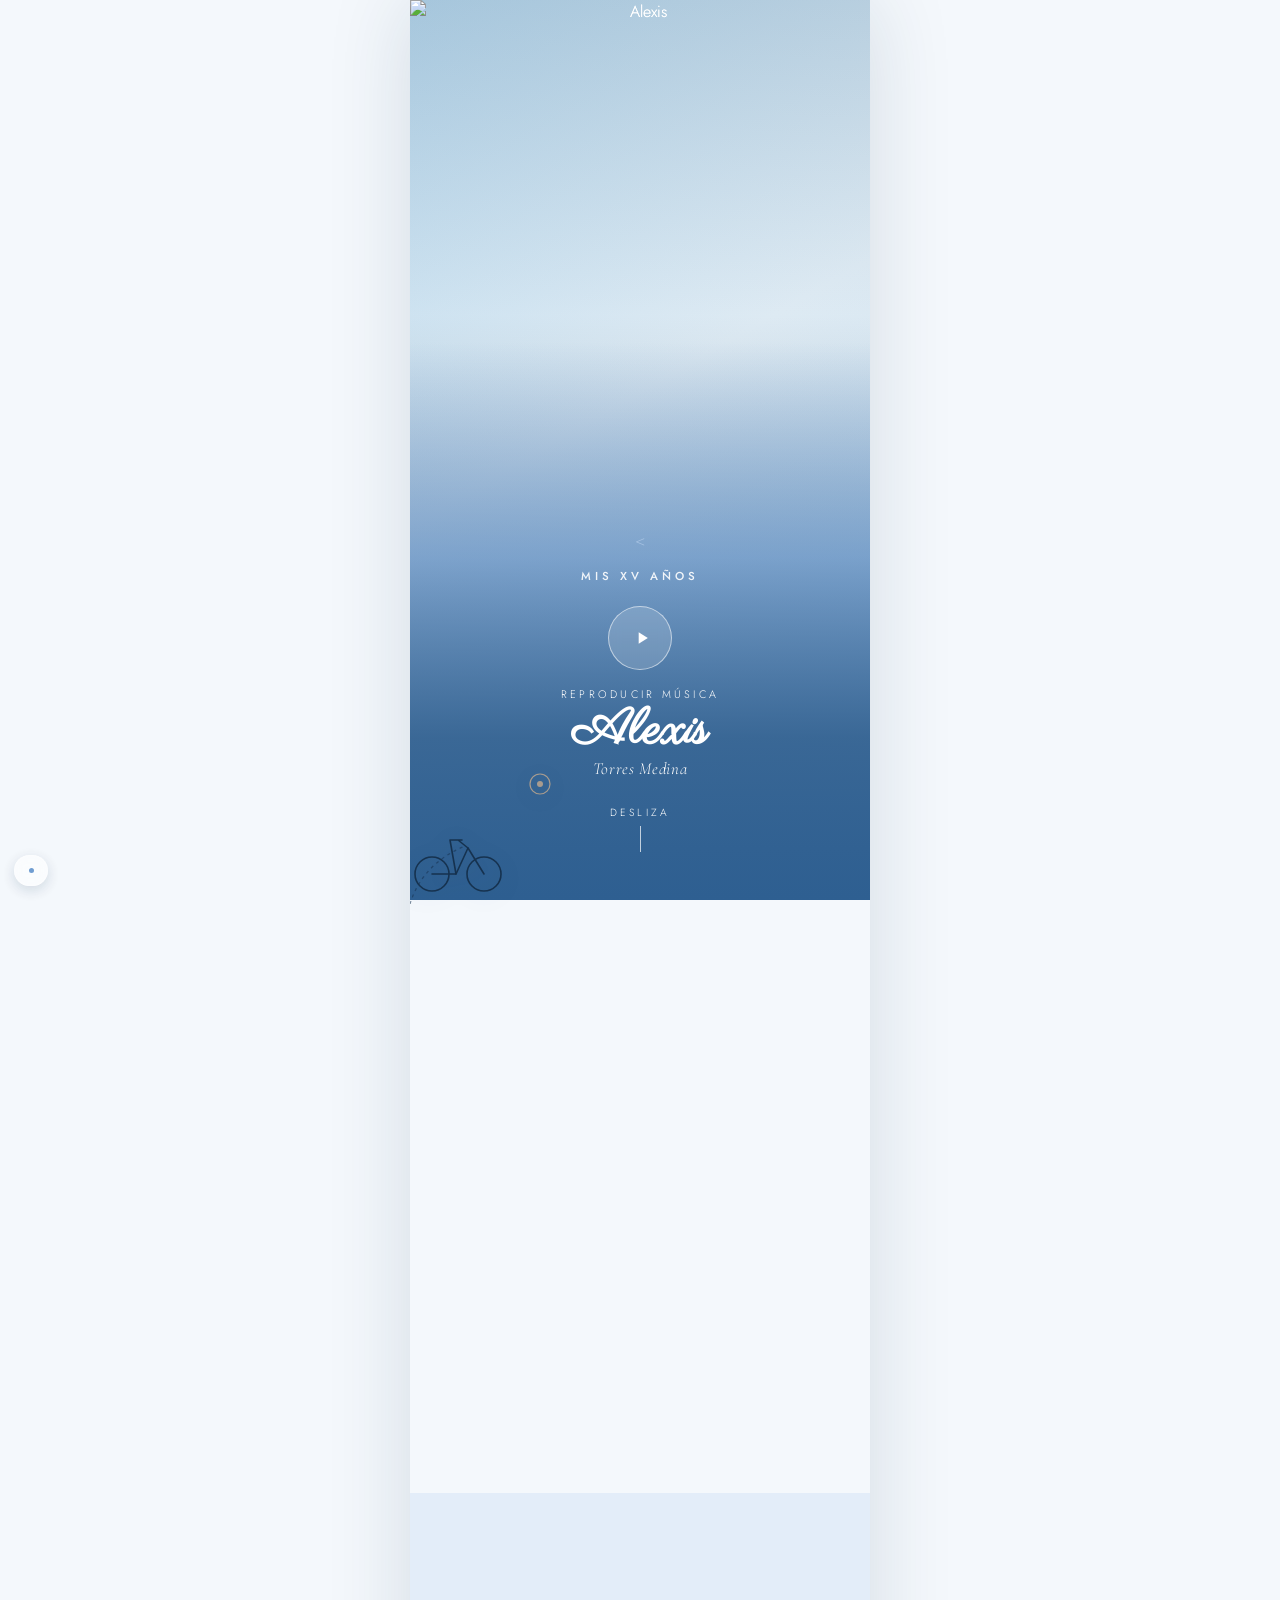
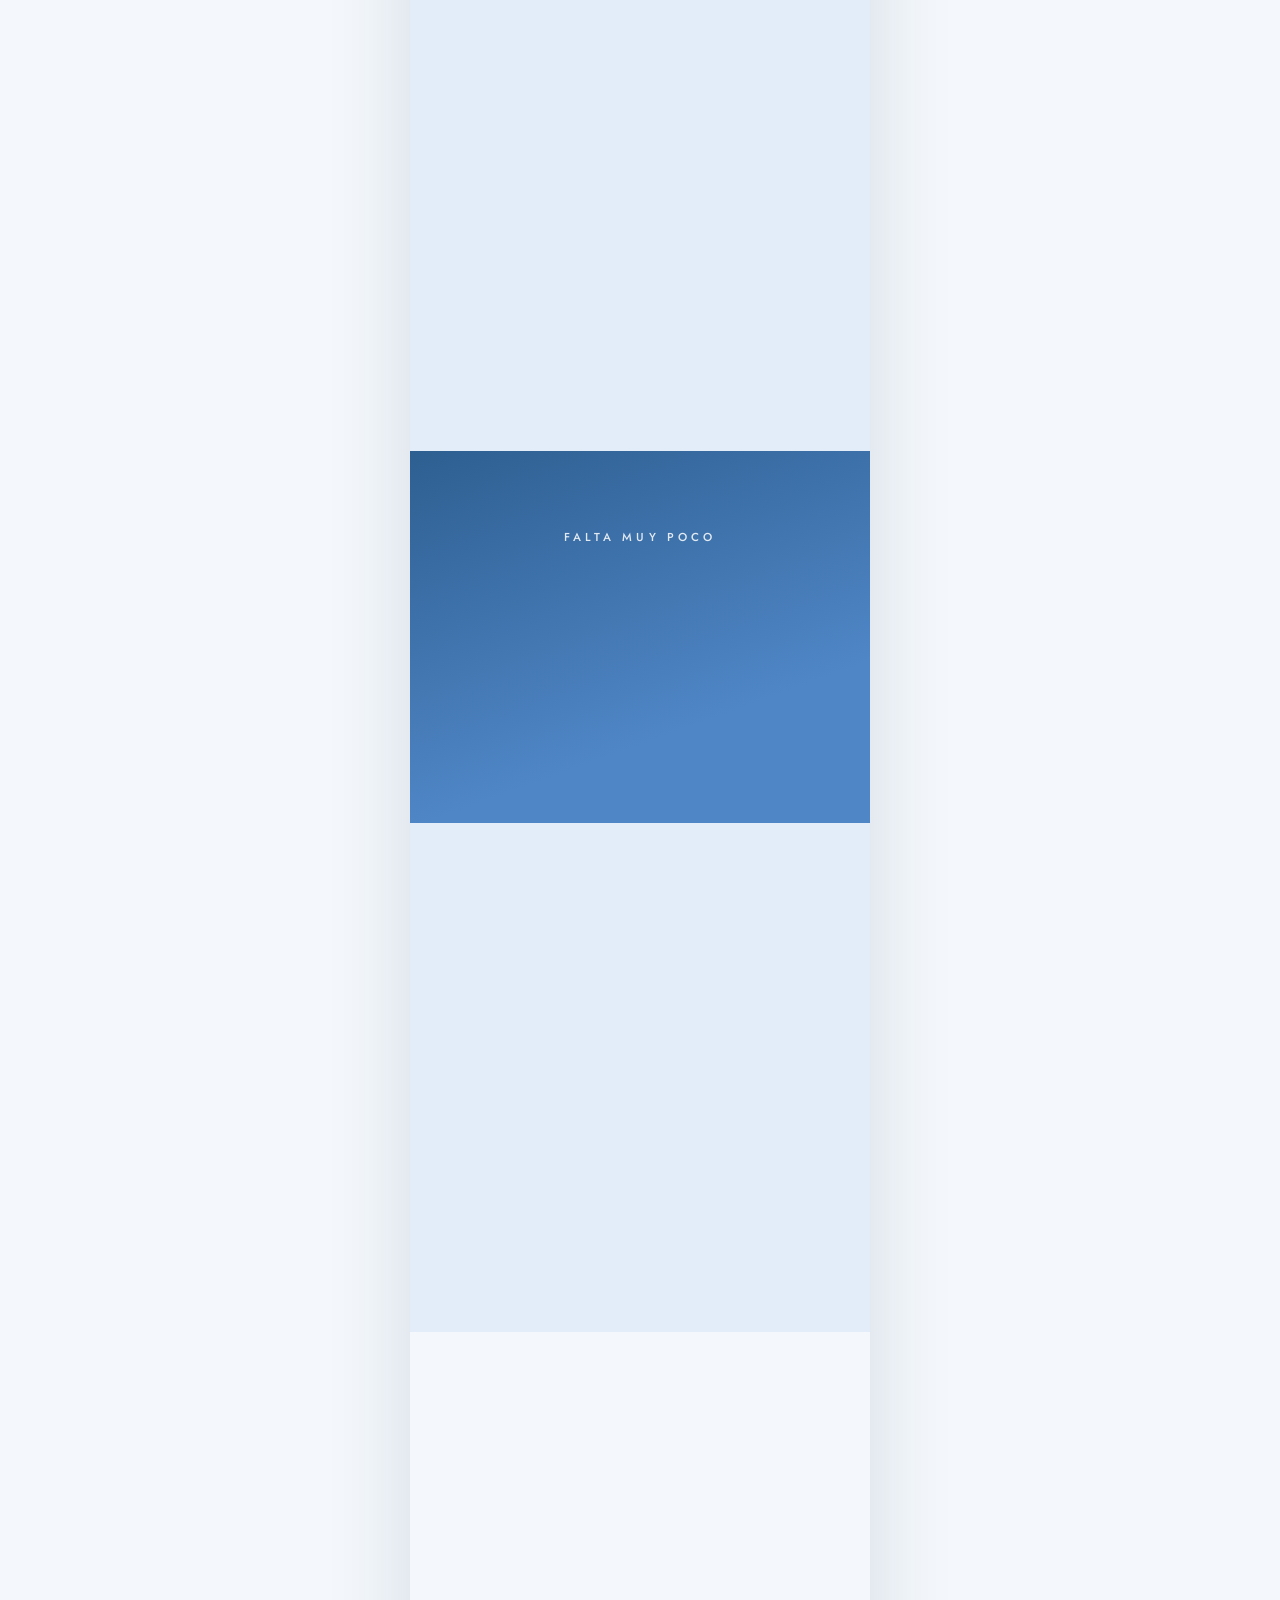
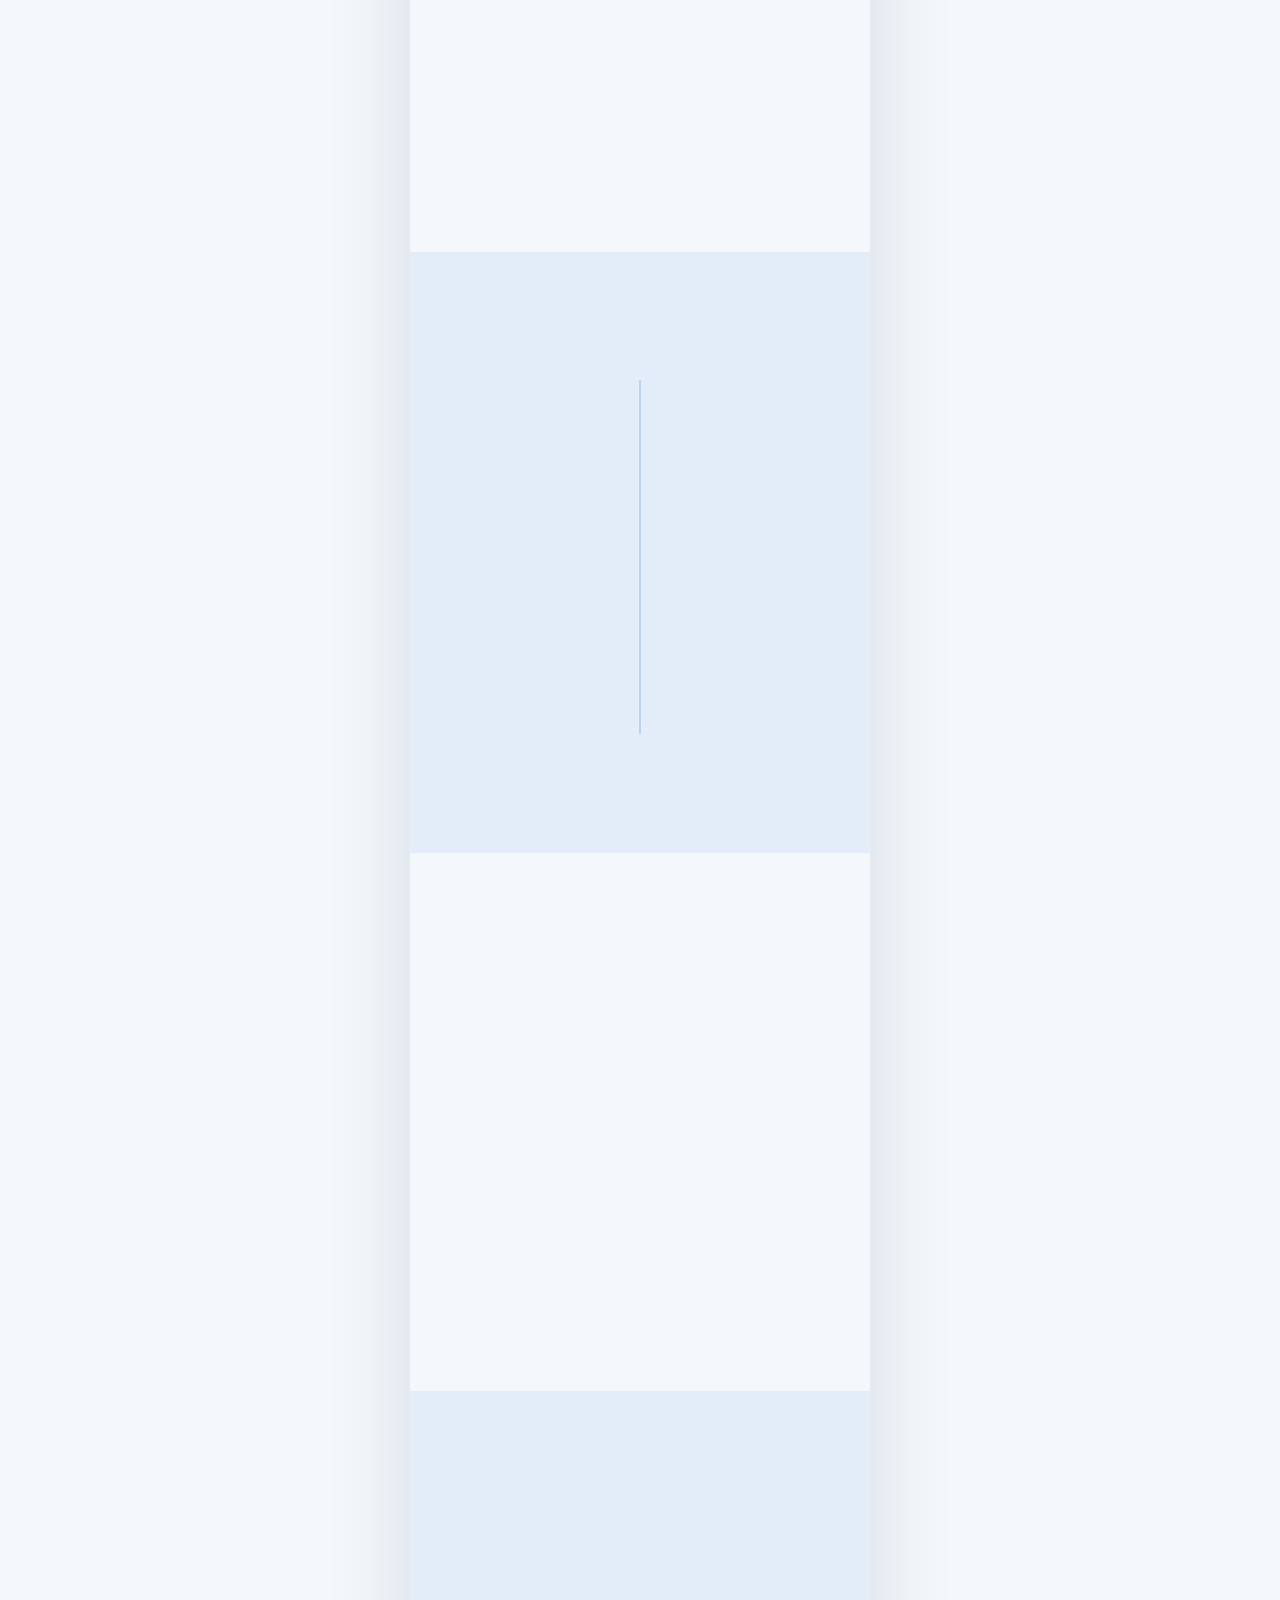
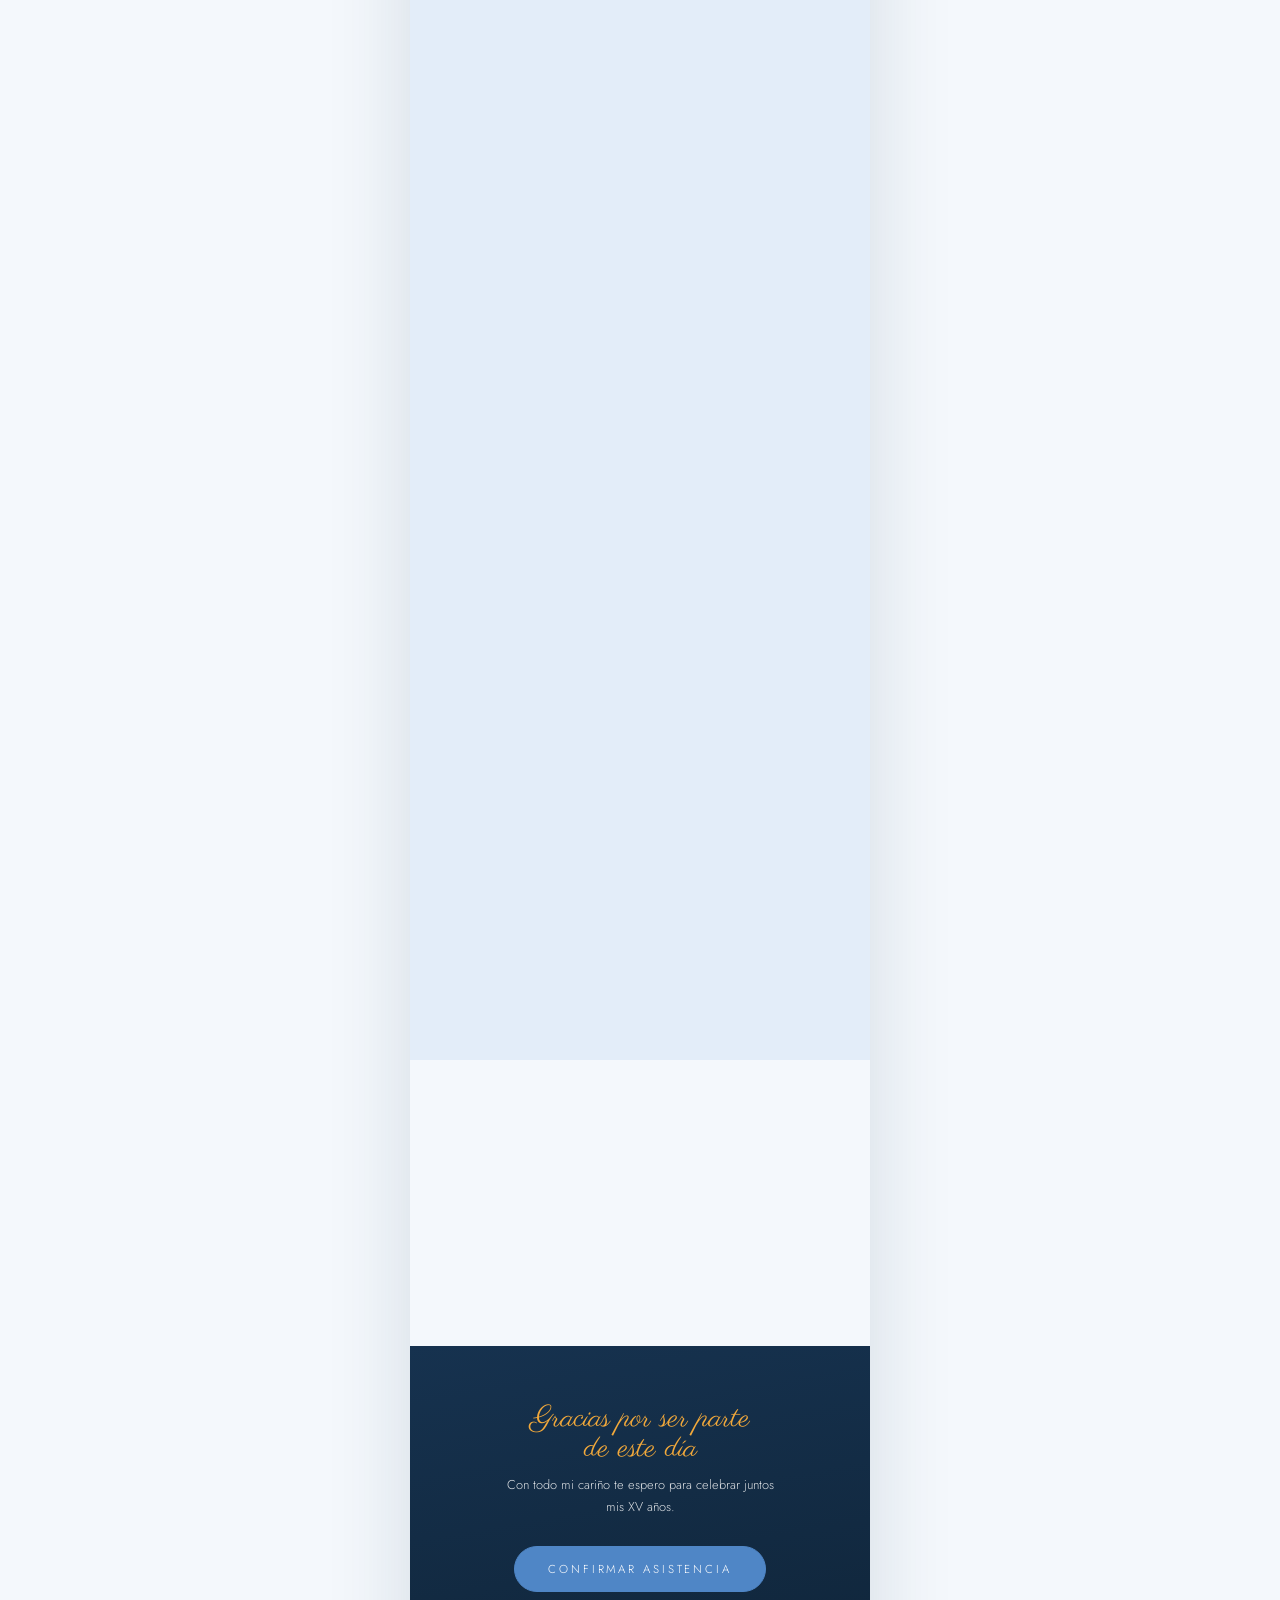
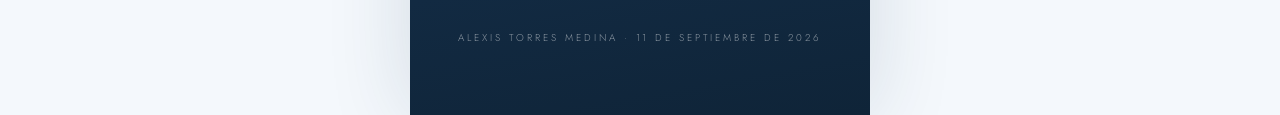
==== invitacionalexis/index.html @ 35a32388 "Invitacion alexis" ====
<!DOCTYPE html>
<html lang="es">
<head>
<meta charset="UTF-8">
<meta name="viewport" content="width=device-width, initial-scale=1.0, maximum-scale=1.0">
<title>Mis XV Años · Alexis</title>
<meta name="description" content="Acompáñame a celebrar mis XV años. 11 de septiembre de 2026, Tamazunchale, S.L.P.">

<!-- ===== Open Graph / vista previa para WhatsApp, Facebook, etc. =====
     NOTA: actualiza estas URLs absolutas cuando publiques la invitación en tu propio dominio/hosting. -->
<meta property="og:type" content="website">
<meta property="og:title" content="Mis XV Años · Alexis">
<meta property="og:description" content="Acompáñame a celebrar mis XV años. 11 de septiembre de 2026, Tamazunchale, S.L.P.">
<meta property="og:image" content="fotos/og-image.jpg">
<meta property="og:image:width" content="1200">
<meta property="og:image:height" content="630">
<meta property="og:url" content="https://oyesonrie.com/invitacionalexis/">
<meta property="og:locale" content="es_MX">

<!-- Twitter Card (por si se comparte ahí también) -->
<meta name="twitter:card" content="summary_large_image">
<meta name="twitter:title" content="Mis XV Años · Alexis">
<meta name="twitter:description" content="Acompáñame a celebrar mis XV años. 11 de septiembre de 2026, Tamazunchale, S.L.P.">
<meta name="twitter:image" content="fotos/og-image.jpg">

<link rel="preconnect" href="https://fonts.googleapis.com">
<link rel="preconnect" href="https://fonts.gstatic.com" crossorigin>
<link href="https://fonts.googleapis.com/css2?family=Parisienne&family=Cormorant+Garamond:ital,wght@0,400;0,500;0,600;1,400&family=Jost:wght@300;400;500;600&display=swap" rel="stylesheet">
<style>
  :root{
    --cream:#F4F8FC;
    --blush:#E3EDF9;
    --blush-deep:#CFE2F5;
    --rose:#4F86C6;
    --rose-deep:#2E5F91;
    --wine:#16324F;
    --gold:#F2A93B;
    --ink:#1F3347;
    --ink-soft:#66809C;
    --shadow: 0 20px 50px -20px rgba(22,50,79,0.35);
  }

  *{box-sizing:border-box; margin:0; padding:0;}

  html{scroll-behavior:smooth;}

  body{
    background:var(--cream);
    color:var(--ink);
    font-family:'Jost', sans-serif;
    font-weight:300;
    overflow-x:hidden;
    -webkit-font-smoothing:antialiased;
  }

  .frame{
    max-width:460px;
    margin:0 auto;
    position:relative;
    background:var(--cream);
    box-shadow: 0 0 80px rgba(22,50,79,0.14);
    overflow:hidden;
  }

  img{max-width:100%; display:block;}

  .eyebrow{
    font-family:'Jost', sans-serif;
    font-size:0.72rem;
    letter-spacing:0.35em;
    text-transform:uppercase;
    color:var(--rose-deep);
    font-weight:500;
  }

  .script{
    font-family:'Parisienne', cursive;
    line-height:1;
  }

  .display{
    font-family:'Cormorant Garamond', serif;
    font-weight:600;
  }

  /* ---------- decorative route/wheel divider ---------- */
  .branch{
    width:120px;
    opacity:0.85;
  }
  .branch path, .branch circle{
    fill:none;
    stroke:var(--rose);
    stroke-width:1.4;
    stroke-linecap:round;
  }
  .branch .petal{
    fill:var(--blush-deep);
    stroke:var(--rose);
    stroke-width:0.8;
  }
  .branch.gold path, .branch.gold circle{ stroke:var(--gold); }
  .branch.gold .petal{ fill:#F7E3BE; stroke:var(--gold); }

  /* ---------- reveal on scroll ---------- */
  .reveal{
    opacity:0;
    transform:translateY(24px);
    transition:opacity 0.9s ease, transform 0.9s ease;
  }
  .reveal.is-visible{
    opacity:1;
    transform:translateY(0);
  }
  @media (prefers-reduced-motion: reduce){
    .reveal{opacity:1; transform:none; transition:none;}
    html{scroll-behavior:auto;}
  }

  /* ================= HERO ================= */
  .hero{
    position:relative;
    min-height:100svh;
    display:flex;
    flex-direction:column;
    justify-content:flex-end;
    background:
      linear-gradient(180deg, rgba(22,50,79,0.15) 0%, rgba(22,50,79,0.05) 35%, rgba(22,50,79,0.5) 100%),
      linear-gradient(150deg, #BFE0F5 0%, #E8F4FC 45%, #CFE7F7 100%);
    color:#fff;
    padding:2.4rem 1.6rem 3rem;
    text-align:center;
  }

  .hero-photo-slot{
    position:absolute;
    inset:0;
    width:100%;
    height:100%;
    object-fit:cover;
    object-position:center 20%;
    border:none;
  }

  .hero-gradient{
    position:absolute;
    inset:0;
    z-index:1;
    pointer-events:none;
    background:linear-gradient(180deg,
      rgba(207,226,245,0) 0%,
      rgba(207,226,245,0) 38%,
      rgba(79,134,198,0.55) 62%,
      rgba(46,95,145,0.88) 82%,
      var(--rose-deep) 100%);
  }

  .hero-flowers{
    position:absolute;
    left:-10px;
    bottom:-4px;
    width:170px;
    height:auto;
    z-index:2;
    pointer-events:none;
    filter:drop-shadow(0 4px 10px rgba(22,50,79,0.2));
  }

  .hero-top{
    position:relative;
    z-index:2;
    padding-top:1rem;
  }
  .hero-top .eyebrow{ color:#fff; opacity:0.9; }

  .hero-bottom{
    position:relative;
    z-index:2;
  }

  .play-btn{
    width:64px; height:64px;
    margin:1.4rem auto 1rem;
    border-radius:50%;
    background:rgba(255,255,255,0.16);
    border:1px solid rgba(255,255,255,0.55);
    backdrop-filter:blur(6px);
    display:flex; align-items:center; justify-content:center;
    cursor:pointer;
    transition:transform 0.3s ease, background 0.3s ease;
  }
  .play-btn:hover{ transform:scale(1.06); background:rgba(255,255,255,0.28); }
  .play-btn svg{ width:20px; height:20px; fill:#fff; margin-left:3px; }
  .play-label{ font-size:0.68rem; letter-spacing:0.3em; text-transform:uppercase; opacity:0.85; }

  .hero-name{
    font-size:3.1rem;
    margin:0.3rem 0 0.1rem;
  }
  .hero-sub{
    font-family:'Cormorant Garamond', serif;
    font-style:italic;
    font-size:1.05rem;
    letter-spacing:0.04em;
    opacity:0.92;
  }

  .scroll-cue{
    position:relative; z-index:2;
    margin-top:1.6rem;
    display:flex; flex-direction:column; align-items:center; gap:0.4rem;
    font-size:0.65rem; letter-spacing:0.3em; text-transform:uppercase; opacity:0.75;
  }
  .scroll-cue .line{ width:1px; height:26px; background:rgba(255,255,255,0.7); animation:pulse-line 1.8s infinite ease-in-out; }
  @keyframes pulse-line{ 0%,100%{opacity:0.3} 50%{opacity:1} }

  /* ================= GENERIC SECTION ================= */
  section{
    padding:4.2rem 1.8rem;
    position:relative;
  }
  .section-title{
    font-family:'Parisienne', cursive;
    font-size:2.1rem;
    color:var(--rose-deep);
    text-align:center;
    margin-bottom:0.3rem;
  }
  .section-kicker{
    text-align:center;
    margin-bottom:0.8rem;
  }
  .center{ text-align:center; }
  .divider-branch{
    display:flex; justify-content:center; margin:1.4rem 0;
  }

  /* ---------- reserva el día ---------- */
  .reserva{ background:var(--cream); text-align:center; }
  .reserva .date-big{
    font-family:'Cormorant Garamond', serif;
    font-weight:600;
    font-size:2.6rem;
    color:var(--wine);
    letter-spacing:0.04em;
    margin:0.4rem 0;
  }
  .reserva .weekday{
    font-size:0.8rem;
    letter-spacing:0.25em;
    text-transform:uppercase;
    color:var(--ink-soft);
  }

  /* ---------- mini calendario ---------- */
  .calendar-card{
    max-width:280px;
    margin:1.6rem auto 0;
    background:#fff;
    border-radius:18px;
    padding:1.4rem 1.2rem 1.6rem;
    box-shadow:var(--shadow);
  }
  .cal-month{
    font-family:'Cormorant Garamond', serif;
    font-weight:600;
    font-size:1rem;
    color:var(--wine);
    text-align:center;
    margin-bottom:0.9rem;
    letter-spacing:0.03em;
  }
  .cal-grid{
    display:grid;
    grid-template-columns:repeat(7, 1fr);
    gap:0.25rem;
    text-align:center;
  }
  .cal-heads span{
    font-size:0.6rem;
    letter-spacing:0.05em;
    color:var(--rose-deep);
    font-weight:500;
    padding-bottom:0.4rem;
  }
  .cal-grid span{
    font-size:0.72rem;
    color:var(--ink);
    padding:0.35rem 0;
    border-radius:50%;
  }
  .cal-blank{ opacity:0; }
  .cal-marked{
    position:relative;
    background:var(--rose);
    color:#fff !important;
    font-weight:600;
    box-shadow:0 3px 8px rgba(46,95,145,0.5);
  }

  /* ---------- carta ---------- */
  .letter{ background:var(--blush); text-align:center; }
  .letter-wrap{
    position:relative;
    max-width:290px;
    margin:1.6rem auto 0;
  }
  .letter-seal{
    position:relative;
    z-index:2;
    width:52px; height:52px;
    margin:0 auto -26px;
    border-radius:50%;
    background:linear-gradient(155deg, #6E93B8, #2E5F91);
    display:flex; align-items:center; justify-content:center;
    box-shadow:0 6px 14px rgba(0,0,0,0.18);
  }
  .letter-seal svg{ width:24px; height:24px; }
  .letter-card{
    background:var(--rose);
    border-radius:16px;
    padding:2.6rem 1.6rem 1.8rem;
    box-shadow:var(--shadow);
  }
  .letter-msg{
    font-family:'Cormorant Garamond', serif;
    font-style:italic;
    color:#fff;
    font-size:0.98rem;
    line-height:1.75;
    margin-bottom:1.2rem;
  }
  .letter-sign{
    font-family:'Parisienne', cursive;
    color:#fff;
    font-size:1.3rem;
  }

  /* ---------- countdown ---------- */
  .countdown-wrap{
    background:linear-gradient(160deg, var(--rose-deep), var(--rose) 70%);
    color:#fff;
    text-align:center;
    padding:3.4rem 1.6rem;
  }
  .countdown-wrap .eyebrow{ color:#fff; opacity:0.85; }
  .countdown-wrap .cd-title{
    font-family:'Cormorant Garamond', serif;
    font-style:italic;
    font-size:1.3rem;
    margin:0.6rem 0 2rem;
    max-width:320px; margin-left:auto; margin-right:auto;
  }
  .cd-grid{
    display:grid;
    grid-template-columns:repeat(4, 1fr);
    gap:0.6rem;
    max-width:360px;
    margin:0 auto 2rem;
  }
  .cd-cell{
    background:rgba(255,255,255,0.12);
    border:1px solid rgba(255,255,255,0.3);
    border-radius:10px;
    padding:0.9rem 0.2rem;
  }
  .cd-num{
    font-family:'Cormorant Garamond', serif;
    font-weight:600;
    font-size:1.9rem;
    line-height:1;
  }
  .cd-label{
    font-size:0.58rem;
    letter-spacing:0.18em;
    text-transform:uppercase;
    opacity:0.8;
    margin-top:0.3rem;
    display:block;
  }
  .btn{
    display:inline-block;
    padding:0.85rem 2.1rem;
    border-radius:999px;
    font-size:0.72rem;
    letter-spacing:0.25em;
    text-transform:uppercase;
    text-decoration:none;
    cursor:pointer;
    border:1px solid currentColor;
    transition:transform 0.25s ease, background 0.25s ease;
  }
  .btn-light{
    color:#fff; background:rgba(255,255,255,0.14);
  }
  .btn-light:hover{ background:rgba(255,255,255,0.26); transform:translateY(-2px); }
  .btn-rose{
    color:#fff; background:var(--rose); border-color:var(--rose);
  }
  .btn-rose:hover{ background:var(--rose-deep); transform:translateY(-2px); }

  /* ---------- bendición ---------- */
  .blessing{ background:var(--blush); text-align:center; }
  .blessing p.lead{
    font-family:'Cormorant Garamond', serif;
    font-style:italic;
    color:var(--rose-deep);
    font-size:1.25rem;
    line-height:1.5;
    margin-bottom:1rem;
  }
  .blessing .names{
    font-family:'Cormorant Garamond', serif;
    font-weight:600;
    font-size:1.05rem;
    color:var(--wine);
    line-height:1.7;
    margin-bottom:2rem;
  }

  /* ---------- ubicaciones ---------- */
  .loc-card{
    background:linear-gradient(165deg, var(--rose) 0%, var(--rose-deep) 100%);
    color:#fff;
    border-radius:18px;
    padding:2.1rem 1.6rem;
    text-align:center;
    margin-bottom:1.4rem;
    box-shadow:var(--shadow);
  }
  .loc-icon{
    width:34px; height:34px;
    margin:0 auto 0.9rem;
    opacity:0.95;
  }
  .loc-card .loc-kicker{
    font-family:'Parisienne', cursive;
    font-size:1.5rem;
    margin-bottom:0.5rem;
  }
  .loc-card .loc-name{
    font-family:'Cormorant Garamond', serif;
    font-weight:600;
    font-size:1.2rem;
    text-transform:uppercase;
    letter-spacing:0.02em;
    margin-bottom:0.5rem;
  }
  .loc-card .loc-addr{
    font-size:0.82rem;
    opacity:0.9;
    line-height:1.5;
    margin-bottom:0.7rem;
  }
  .loc-card .loc-time{
    font-family:'Cormorant Garamond', serif;
    font-style:italic;
    font-size:1.05rem;
    margin-bottom:1.3rem;
  }

  /* ---------- itinerario ---------- */
  .itin{ background:var(--blush); }
  .timeline{
    position:relative;
    max-width:340px;
    margin:0 auto;
    padding-left:0;
  }
  .timeline::before{
    content:'';
    position:absolute;
    left:50%;
    top:10px; bottom:10px;
    width:1px;
    background:var(--rose);
    opacity:0.5;
    transform:translateX(-50%);
  }
  .t-item{
    display:grid;
    grid-template-columns:1fr 28px 1fr;
    align-items:center;
    margin-bottom:1.6rem;
    gap:0.6rem;
  }
  .t-item .t-time-block{ text-align:right; }
  .t-item.reverse .t-time-block{ text-align:right; order:3; }
  .t-item .t-icon-block{
    display:flex; align-items:center; justify-content:center; position:relative;
  }
  .t-dot{
    width:9px; height:9px; border-radius:50%;
    background:var(--rose); border:2px solid var(--cream);
    box-shadow:0 0 0 1px var(--rose);
  }
  .t-time{
    font-family:'Cormorant Garamond', serif;
    font-weight:600;
    color:var(--wine);
    font-size:1rem;
  }
  .t-label{
    font-size:0.68rem;
    letter-spacing:0.06em;
    color:var(--ink-soft);
    text-transform:uppercase;
    margin-top:0.15rem;
  }
  .t-item .t-desc-block{ font-size:0.7rem; }
  .t-icon{ width:26px; height:26px; opacity:0.85; }

  /* ---------- dress code ---------- */
  .dress{ text-align:center; background:var(--cream); }
  .dress-figures{
    display:flex; justify-content:center; gap:1.4rem;
    margin:1.6rem 0 1.2rem;
  }
  .dress-figures svg{ width:64px; height:120px; }
  .dress-tag{
    display:inline-block;
    font-family:'Cormorant Garamond', serif;
    font-weight:600;
    font-size:1.5rem;
    letter-spacing:0.05em;
    color:var(--wine);
    margin-bottom:0.6rem;
  }
  .dress-note{
    font-size:0.78rem;
    color:var(--ink-soft);
    max-width:280px;
    margin:0 auto;
    line-height:1.6;
  }

  .dress-warning{
    display:flex;
    align-items:center;
    gap:0.7rem;
    max-width:290px;
    margin:1.6rem auto 0;
    background:var(--blush);
    border:1px solid var(--rose-deep);
    border-radius:12px;
    padding:0.9rem 1.1rem;
    text-align:left;
  }
  .dress-swatch{
    flex:0 0 auto;
    width:22px; height:22px;
    border-radius:50%;
    background:linear-gradient(155deg, var(--rose), var(--rose-deep));
    box-shadow:0 2px 6px rgba(46,95,145,0.5);
  }
  .dress-warning p{
    font-size:0.74rem;
    color:var(--ink);
    line-height:1.5;
  }
  .dress-warning strong{
    color:var(--wine);
  }

  /* ---------- galería ---------- */
  .gallery{ background:var(--blush); }
  .g-grid{
    display:grid;
    grid-template-columns:repeat(2, 1fr);
    gap:0.6rem;
    max-width:400px;
    margin:1.8rem auto 0;
  }
  .g-slot{
    aspect-ratio:3/4;
    border-radius:14px;
    background:
      repeating-linear-gradient(135deg, rgba(79,134,198,0.1) 0 10px, rgba(79,134,198,0.03) 10px 20px),
      linear-gradient(160deg, #E8F4FC, #CFE7F7);
    border:1px dashed var(--rose);
    display:flex; flex-direction:column; align-items:center; justify-content:center;
    color:var(--rose-deep);
    text-align:center;
    padding:0.8rem;
    overflow:hidden;
  }
  .g-slot.g-wide{ grid-column: span 2; aspect-ratio:16/10; }
  .g-slot svg{ width:26px; height:26px; margin-bottom:0.5rem; opacity:0.8; }
  .g-slot span{ font-size:0.62rem; letter-spacing:0.08em; text-transform:uppercase; opacity:0.85; }
  .g-slot.g-filled{
    padding:0;
    border:none;
    background:none;
  }
  .g-slot img{
    width:100%;
    height:100%;
    object-fit:cover;
    display:block;
  }

  /* ---------- mesa de regalos ---------- */
  .gifts{ background:var(--cream); text-align:center; }
  .gifts p.msg{
    font-size:0.85rem;
    color:var(--ink-soft);
    max-width:300px;
    margin:0 auto 2rem;
    line-height:1.7;
  }
  .gift-card{
    background:var(--blush-deep);
    border-radius:16px;
    padding:2.2rem 1.6rem;
    max-width:320px;
    margin:0 auto;
  }
  .gift-card .gift-icon{ width:40px; height:40px; margin:0 auto 0.8rem; }
  .gift-card .gift-title{
    font-family:'Cormorant Garamond', serif;
    font-weight:600;
    letter-spacing:0.08em;
    color:var(--wine);
    font-size:1.05rem;
    margin-bottom:0.5rem;
    text-transform:uppercase;
  }
  .gift-card p{
    font-size:0.78rem;
    color:var(--ink-soft);
    line-height:1.6;
  }

  /* ---------- footer / rsvp ---------- */
  footer{
    background:linear-gradient(170deg, var(--wine), #0F2438);
    color:#fff;
    text-align:center;
    padding:3.6rem 1.8rem 4.4rem;
  }
  footer .script{
    font-size:1.9rem;
    color:var(--gold);
    margin-bottom:0.6rem;
  }
  footer p{
    font-size:0.8rem;
    opacity:0.85;
    max-width:280px;
    margin:0 auto 1.8rem;
    line-height:1.7;
  }
  .signoff{
    margin-top:2.4rem;
    font-size:0.62rem;
    letter-spacing:0.3em;
    text-transform:uppercase;
    opacity:0.5;
  }

  /* ================= CREDIT BADGE ================= */
  .credit-badge{
    position:fixed;
    left:14px;
    bottom:14px;
    z-index:60;
    display:flex;
    align-items:center;
    background:rgba(255,255,255,0.72);
    backdrop-filter:blur(6px);
    -webkit-backdrop-filter:blur(6px);
    border:1px solid rgba(255,255,255,0.6);
    color:var(--wine);
    text-decoration:none;
    font-size:0.62rem;
    letter-spacing:0.02em;
    padding:0.45rem 0.85rem;
    border-radius:999px;
    box-shadow:0 4px 14px rgba(22,50,79,0.2);
    transition:opacity 0.3s ease, transform 0.25s ease;
    opacity: 0.8;
  }
  .credit-badge:hover{ opacity:1; transform:translateY(-2px); }
  .credit-badge strong{ font-weight:600; }
  .credit-dot{
    width:5px; height:5px;
    border-radius:50%;
    background:var(--rose);
    flex:0 0 auto;
  }
  .credit-text{
    display:inline-block;
    max-width:0;
    margin-left:0;
    opacity:0;
    white-space:nowrap;
    overflow:hidden;
    transition:
      max-width 1.1s cubic-bezier(0.65,0,0.35,1),
      margin-left 1.1s cubic-bezier(0.65,0,0.35,1),
      opacity 0.7s ease 0.3s;
  }
  .credit-badge.expanded .credit-text{
    max-width:260px;
    margin-left:0.4rem;
    opacity:1;
  }
  @media (max-width:360px){
    .credit-badge{ font-size:0.56rem; padding:0.4rem 0.7rem; }
  }

  /* ================= INTRO OVERLAY ================= */
  html.locked, html.locked body{ overflow:hidden; height:100%; }

  .intro-overlay{
    position:fixed;
    inset:0;
    z-index:999;
    display:flex;
    align-items:center;
    justify-content:center;
    padding:2rem;
    text-align:center;
    color:#fff;
    background:
      radial-gradient(120% 90% at 50% 0%, rgba(255,255,255,0.08), transparent 60%),
      linear-gradient(165deg, var(--wine) 0%, var(--rose-deep) 55%, var(--rose) 100%);
    transition:opacity 0.9s ease, visibility 0.9s ease;
  }
  .intro-overlay.hide{
    opacity:0;
    visibility:hidden;
    pointer-events:none;
  }
  .intro-content{
    max-width:340px;
  }
  .intro-overlay .eyebrow{
    color:#fff;
    opacity:0.85;
  }
  .intro-title{
    font-size:3.4rem;
    color:#fff;
    margin:0.4rem 0 0.6rem;
    line-height:1;
  }
  .intro-name{
    font-family:'Cormorant Garamond', serif;
    font-style:italic;
    font-weight:500;
    font-size:1.15rem;
    letter-spacing:0.03em;
    opacity:0.95;
    margin-bottom:0.3rem;
  }
  .intro-date{
    font-size:0.72rem;
    letter-spacing:0.25em;
    text-transform:uppercase;
    opacity:0.7;
    margin-bottom:0.6rem;
  }
  .intro-overlay .divider-branch{ margin:1.2rem 0 1.6rem; }

  .intro-dots{
    display:flex;
    justify-content:center;
    gap:0.5rem;
  }
  .intro-dots span{
    width:5px; height:5px;
    border-radius:50%;
    background:rgba(255,255,255,0.75);
    animation:dot-fade 1.4s infinite ease-in-out;
  }
  .intro-dots span:nth-child(2){ animation-delay:0.2s; }
  .intro-dots span:nth-child(3){ animation-delay:0.4s; }
  @keyframes dot-fade{
    0%, 100%{ opacity:0.25; transform:translateY(0); }
    50%{ opacity:1; transform:translateY(-3px); }
  }
  @media (prefers-reduced-motion: reduce){
    .intro-dots span{ animation:none; opacity:0.7; }
  }
</style>
</head>
<body>

<div class="intro-overlay" id="introOverlay">
  <div class="intro-content">
    <div class="eyebrow reveal-intro">Se celebran mis</div>
    <div class="intro-title script">XV Años</div>
    <div class="intro-name">Alexis</div>
    <div class="intro-date">11 · Septiembre · 2026</div>

    <div class="divider-branch">
      <svg class="branch gold" viewBox="0 0 140 60">
        <path d="M5 30 Q40 10 70 30 T135 30" stroke-dasharray="4 5"/>
        <circle class="petal" cx="30" cy="20" r="5"/>
        <circle class="petal" cx="55" cy="14" r="4"/>
        <circle class="petal" cx="90" cy="18" r="5"/>
        <circle class="petal" cx="112" cy="26" r="4"/>
      </svg>
    </div>

    <div class="intro-dots">
      <span></span><span></span><span></span>
    </div>
  </div>
</div>

<div class="frame" id="frame">

  <!-- ================= HERO ================= -->
  <section class="hero" id="inicio">
    <!-- EDITAR: cuando tengas una foto real de Alexis, reemplaza el bloque <svg class="hero-photo-slot"> de abajo por: -->
         <img class="hero-photo-slot" src="fotos/hero.jpg" alt="Alexis">
    <<img class="hero-photo-slot" src="/invitacionalexis/fotos/XV_ALexis-08447.jpg" alt="Alexis" viewBox="0 0 400 700" preserveAspectRatio="xMidYMid slice" xmlns="http://www.w3.org/2000/svg">
      <defs>
        <linearGradient id="skyGrad" x1="0" y1="0" x2="0" y2="1">
          <stop offset="0%" stop-color="#BFE0F5"/>
          <stop offset="55%" stop-color="#E8F4FC"/>
          <stop offset="100%" stop-color="#CFE7F7"/>
        </linearGradient>
      </defs>
      <rect x="0" y="0" width="400" height="700" fill="url(#skyGrad)"/>
      <circle cx="90" cy="120" r="46" fill="#fff" opacity="0.55"/>
      <circle cx="150" cy="100" r="34" fill="#fff" opacity="0.45"/>
      <circle cx="310" cy="170" r="30" fill="#fff" opacity="0.4"/>
      <!-- carretera -->
      <rect x="0" y="560" width="400" height="140" fill="#2E5F91" opacity="0.18"/>
      <g stroke="#2E5F91" stroke-width="6" opacity="0.35" stroke-dasharray="22 18">
        <line x1="0" y1="610" x2="400" y2="610"/>
      </g>
      <!-- bicicleta -->
      <g transform="translate(75,430)" stroke="#16324F" stroke-width="6" fill="none" stroke-linecap="round" stroke-linejoin="round">
        <circle cx="40" cy="150" r="62" opacity="0.9"/>
        <circle cx="210" cy="150" r="62" opacity="0.9"/>
        <circle cx="40" cy="150" r="8" fill="#16324F"/>
        <circle cx="210" cy="150" r="8" fill="#16324F"/>
        <g stroke-width="2.4" opacity="0.55">
          <line x1="40" y1="150" x2="40" y2="92"/>
          <line x1="40" y1="150" x2="88" y2="121"/>
          <line x1="40" y1="150" x2="88" y2="179"/>
          <line x1="40" y1="150" x2="40" y2="208"/>
          <line x1="40" y1="150" x2="-8" y2="179"/>
          <line x1="40" y1="150" x2="-8" y2="121"/>
          <line x1="210" y1="150" x2="210" y2="92"/>
          <line x1="210" y1="150" x2="258" y2="121"/>
          <line x1="210" y1="150" x2="258" y2="179"/>
          <line x1="210" y1="150" x2="210" y2="208"/>
          <line x1="210" y1="150" x2="162" y2="179"/>
          <line x1="210" y1="150" x2="162" y2="121"/>
        </g>
        <path d="M40 150 L118 150 L155 60 L210 150"/>
        <path d="M118 150 L100 40"/>
        <path d="M100 40 L128 40"/>
        <path d="M155 60 L138 40"/>
        <line x1="138" y1="40" x2="162" y2="34"/>
      </g>
      <g opacity="0.5" stroke="#4F86C6" stroke-width="4" fill="none" stroke-linecap="round">
        <path d="M40 470 Q10 460 -10 480"/>
        <path d="M30 490 Q0 484 -20 500"/>
      </g>
    </svg>
    <div class="hero-gradient"></div>

    <svg class="hero-flowers" viewBox="0 0 170 150" xmlns="http://www.w3.org/2000/svg">
      <path d="M10 150c8-26 26-46 55-58" fill="none" stroke="#16324F" stroke-width="1.3" opacity="0.55" stroke-dasharray="3 4"/>
      <g transform="translate(18,74)" stroke="#16324F" stroke-width="1.6" fill="none" stroke-linecap="round" stroke-linejoin="round">
        <circle cx="14" cy="46" r="17"/>
        <circle cx="66" cy="46" r="17"/>
        <path d="M14 46 L38 46 L50 20 L66 46"/>
        <path d="M38 46 L32 12 M32 12 L44 12 M50 20 L40 12"/>
      </g>
      <circle cx="140" cy="30" r="10" fill="none" stroke="#D8B48D" stroke-width="1.2" opacity="0.7"/>
      <circle cx="140" cy="30" r="3" fill="#D8B48D" opacity="0.7"/>
    </svg>

    <audio id="bgMusic" loop preload="none">
      <source src="musica/cancion.mp3" type="audio/mpeg">
    </audio>

    <div class="hero-top">
      <div class="eyebrow reveal">Mis XV Años</div>
    </div>

    <div class="hero-bottom">
      <button class="play-btn reveal" id="playBtn" aria-label="Reproducir música">
        <svg id="iconPlay" viewBox="0 0 24 24"><path d="M8 5v14l11-7z"/></svg>
        <svg id="iconPause" viewBox="0 0 24 24" style="display:none;"><path d="M7 5h4v14H7zM13 5h4v14h-4z"/></svg>
      </button>
      <div class="play-label reveal" id="playLabel">Reproducir música</div>

      <h1 class="hero-name script reveal">Alexis</h1>
      <div class="hero-sub reveal">Torres Medina</div>

      <div class="scroll-cue reveal">
        <span>Desliza</span>
        <span class="line"></span>
      </div>
    </div>
  </section>

  <!-- ================= RESERVA EL DÍA ================= -->
  <section class="reserva">
    <div class="eyebrow center reveal">Reserva el día</div>
    <div class="date-big center reveal">11 · Septiembre · 2026</div>
    <div class="weekday center reveal">Viernes</div>
    <div class="divider-branch reveal">
      <svg class="branch" viewBox="0 0 140 60">
        <path d="M5 30 Q40 10 70 30 T135 30" stroke-dasharray="4 5"/>
        <circle class="petal" cx="30" cy="20" r="5"/>
        <circle class="petal" cx="55" cy="14" r="4"/>
        <circle class="petal" cx="90" cy="18" r="5"/>
        <circle class="petal" cx="112" cy="26" r="4"/>
      </svg>
    </div>

    <div class="calendar-card reveal">
      <div class="cal-month">Septiembre 2026</div>
      <div class="cal-grid cal-heads">
        <span>L</span><span>M</span><span>M</span><span>J</span><span>V</span><span>S</span><span>D</span>
      </div>
      <div class="cal-grid">
        <span class="cal-blank"></span>
        <span>1</span><span>2</span><span>3</span><span>4</span><span>5</span><span>6</span>
        <span>7</span><span>8</span><span>9</span><span>10</span>
        <span class="cal-marked">11</span>
        <span>12</span><span>13</span>
        <span>14</span><span>15</span><span>16</span><span>17</span><span>18</span><span>19</span><span>20</span>
        <span>21</span><span>22</span><span>23</span><span>24</span><span>25</span><span>26</span><span>27</span>
        <span>28</span><span>29</span><span>30</span>
      </div>
    </div>
  </section>

  <!-- ================= CARTA ================= -->
  <section class="letter">
    <div class="eyebrow center reveal">Un mensaje</div>
    <div class="section-title reveal">Para ti</div>

    <div class="letter-wrap reveal">
      <div class="letter-seal">
        <svg viewBox="0 0 40 40" fill="none" stroke="#fff" stroke-width="1.6" stroke-linecap="round" stroke-linejoin="round">
          <circle cx="13" cy="26" r="7.5"/>
          <circle cx="29" cy="26" r="7.5"/>
          <path d="M13 26 L21 26 L25 14 L29 26"/>
          <path d="M21 26 L19 10 M19 10 L23 10"/>
        </svg>
      </div>
      <div class="letter-card">
        <p class="letter-msg">
          "La vida se llena de emoción cuando se comparten los sueños.
          Hoy comienza un camino nuevo lleno de metas por alcanzar, y me hace
          muy feliz que quieras recorrerlo conmigo en este momento tan importante.
          Tu cariño y tu compañía harán de este día un recuerdo inolvidable."
        </p>
        <div class="letter-sign">Con cariño... Alexis</div>
      </div>
    </div>
  </section>

  <!-- ================= COUNTDOWN ================= -->
  <section class="countdown-wrap">
    <div class="eyebrow center reveal">Falta muy poco</div>
    <div class="cd-title reveal">para celebrar mi gran día junto a las personas que más quiero</div>
    <div class="cd-grid reveal" id="countdown">
      <div class="cd-cell"><span class="cd-num" id="cd-days">00</span><span class="cd-label">Días</span></div>
      <div class="cd-cell"><span class="cd-num" id="cd-hours">00</span><span class="cd-label">Horas</span></div>
      <div class="cd-cell"><span class="cd-num" id="cd-min">00</span><span class="cd-label">Min</span></div>
      <div class="cd-cell"><span class="cd-num" id="cd-sec">00</span><span class="cd-label">Seg</span></div>
    </div>
    <a href="#itinerario" class="btn btn-light reveal">Para mi gran día</a>
  </section>

  <!-- ================= BENDICIÓN ================= -->
  <section class="blessing">
    <p class="lead reveal">Con la bendición de Dios<br>y de mis padres</p>
    <p class="names reveal">Blanca Estela Medina Ríos<br>Alberto Torres Guzmán</p>
    <p class="lead reveal">Acompañado de mis padrinos</p>
    <p class="names reveal">Leticia Torres Guzmán<br>Roberto Sánchez Delgado</p>
    <div class="divider-branch reveal">
      <svg class="branch gold" viewBox="0 0 140 60">
        <path d="M5 30 Q40 50 70 30 T135 30" stroke-dasharray="4 5"/>
        <circle class="petal" cx="30" cy="40" r="5"/>
        <circle class="petal" cx="55" cy="46" r="4"/>
        <circle class="petal" cx="90" cy="42" r="5"/>
        <circle class="petal" cx="112" cy="34" r="4"/>
      </svg>
    </div>
  </section>

  <!-- ================= UBICACIÓN ================= -->
  <section id="ubicaciones">
    <div class="section-title reveal">Ubicación</div>

    <div class="loc-card reveal">
      <svg class="loc-icon" viewBox="0 0 24 24" fill="none" stroke="#fff" stroke-width="1.3"><path d="M12 21s7-6.5 7-12a7 7 0 10-14 0c0 5.5 7 12 7 12z"/><circle cx="12" cy="9" r="2.4"/></svg>
      <div class="loc-kicker">Recepción</div>
      <div class="loc-name">Salón Bugambilias</div>
      <div class="loc-addr">Carretera San Martín, Tamazunchale, S.L.P.</div>
      <div class="loc-time">7:00 PM</div>
      <a class="btn btn-light" target="_blank" rel="noopener"
         href="https://www.google.com/maps/search/?api=1&query=Salón+Bugambilias+Carretera+San+Martín+Tamazunchale">Ver ubicación</a>
    </div>
  </section>

  <!-- ================= ITINERARIO ================= -->
  <section class="itin" id="itinerario">
    <div class="section-title reveal">Itinerario</div>
    <div class="timeline">

      <div class="t-item reveal">
        <div class="t-time-block"><div class="t-time">7:00 PM</div><div class="t-label">Recepción</div></div>
        <div class="t-icon-block"><div class="t-dot"></div></div>
        <div class="t-desc-block"></div>
      </div>

      <div class="t-item reveal">
        <div class="t-desc-block"></div>
        <div class="t-icon-block"><div class="t-dot"></div></div>
        <div class="t-time-block" style="text-align:left"><div class="t-time">7:15 PM</div><div class="t-label">Coctelería</div></div>
      </div>

      <div class="t-item reveal">
        <div class="t-time-block"><div class="t-time">7:30 PM</div><div class="t-label">Entrada del quinceañero</div></div>
        <div class="t-icon-block"><div class="t-dot"></div></div>
        <div class="t-desc-block"></div>
      </div>

      <div class="t-item reveal">
        <div class="t-desc-block"></div>
        <div class="t-icon-block"><div class="t-dot"></div></div>
        <div class="t-time-block" style="text-align:left"><div class="t-time">8:15 PM</div><div class="t-label">Brindis</div></div>
      </div>

      <div class="t-item reveal">
        <div class="t-time-block"><div class="t-time">8:30 PM</div><div class="t-label">Cena</div></div>
        <div class="t-icon-block"><div class="t-dot"></div></div>
        <div class="t-desc-block"></div>
      </div>

      <div class="t-item reveal">
        <div class="t-desc-block"></div>
        <div class="t-icon-block"><div class="t-dot"></div></div>
        <div class="t-time-block" style="text-align:left"><div class="t-time">9:30 PM</div><div class="t-label">Se abre la pista de baile</div></div>
      </div>

    </div>
    <p class="center reveal" style="font-size:0.68rem; color:var(--ink-soft); margin-top:1.6rem;">*Horarios sujetos a pequeños ajustes</p>
  </section>

  <!-- ================= CÓDIGO DE VESTIMENTA ================= -->
  <section class="dress">
    <div class="section-title reveal">Código de vestimenta</div>
    <div class="dress-tag reveal">Formal</div>
    <div class="dress-figures reveal">
      <!-- traje -->
      <svg viewBox="0 0 60 130" fill="none" stroke="#16324F" stroke-width="1.3" stroke-linejoin="round" stroke-linecap="round">
        <path d="M30 6c-3.2 0-5.8 2.4-5.8 5.4"/>
        <path d="M30 6c3.2 0 5.8 2.4 5.8 5.4"/>
        <path d="M18 14l6-4 6 6 6-6 6 4-4 8 2 4-4 3v66H20V33l-4-3 2-4z"/>
        <path d="M24 10l6 8 6-8" stroke-width="1.1"/>
        <line x1="30" y1="20" x2="30" y2="72" stroke-width="0.9"/>
        <circle cx="30" cy="34" r="0.9" fill="#16324F"/>
        <circle cx="30" cy="42" r="0.9" fill="#16324F"/>
        <circle cx="30" cy="50" r="0.9" fill="#16324F"/>
      </svg>
      <!-- vestido -->
      <svg viewBox="0 0 60 130" fill="none" stroke="#16324F" stroke-width="1.3" stroke-linejoin="round" stroke-linecap="round">
        <circle cx="30" cy="12" r="6.2"/>
        <path d="M22.5 16c0 4 3 6.5 7.5 6.5s7.5-2.5 7.5-6.5"/>
        <path d="M23 22.5l-4 6c-1.6 6-1.6 10 0 14l3-2"/>
        <path d="M37 22.5l4 6c1.6 6 1.6 10 0 14l-3-2"/>
        <path d="M25 24c-6 8-9 20-9 34 0 14 5 24 5 24h18s5-10 5-24c0-14-3-26-9-34"/>
        <path d="M25 24c1.6 3 3.4 4.6 5 4.6s3.4-1.6 5-4.6" stroke-width="1.1"/>
      </svg>
    </div>
    <p class="dress-note reveal">Te invitamos a vestir de manera elegante para acompañarnos en esta celebración tan especial.</p>

    <div class="dress-warning reveal">
      <span class="dress-swatch"></span>
      <p>El color <strong>azul</strong> está reservado para el quinceañero. Te pedimos evitarlo en tu vestimenta.</p>
    </div>
  </section>

  <!-- ================= GALERÍA ================= -->
  <section class="gallery">
    <div class="section-title reveal">Galería de fotos</div>
    <!-- EDITAR: coloca tus fotos en la carpeta "fotos" (galeria-1.jpg ... galeria-7.jpg) y
         reemplaza cada bloque .g-slot de abajo por, por ejemplo:
         <div class="g-slot g-filled reveal"><img src="fotos/galeria-1.jpg" alt="Alexis"></div> -->
    <div class="g-grid">
      <div class="g-slot reveal"><svg viewBox="0 0 24 24" fill="none" stroke="currentColor" stroke-width="1.4" stroke-linecap="round" stroke-linejoin="round"><circle cx="6" cy="17" r="3.4"/><circle cx="18" cy="17" r="3.4"/><path d="M6 17l6-9 3 4"/><path d="M9.5 8h3"/></svg><span>Foto pendiente</span></div>
      <div class="g-slot reveal"><svg viewBox="0 0 24 24" fill="none" stroke="currentColor" stroke-width="1.4" stroke-linecap="round" stroke-linejoin="round"><circle cx="6" cy="17" r="3.4"/><circle cx="18" cy="17" r="3.4"/><path d="M6 17l6-9 3 4"/><path d="M9.5 8h3"/></svg><span>Foto pendiente</span></div>
      <div class="g-slot g-wide reveal"><svg viewBox="0 0 24 24" fill="none" stroke="currentColor" stroke-width="1.4" stroke-linecap="round" stroke-linejoin="round"><circle cx="6" cy="17" r="3.4"/><circle cx="18" cy="17" r="3.4"/><path d="M6 17l6-9 3 4"/><path d="M9.5 8h3"/></svg><span>Foto pendiente</span></div>
      <div class="g-slot reveal"><svg viewBox="0 0 24 24" fill="none" stroke="currentColor" stroke-width="1.4" stroke-linecap="round" stroke-linejoin="round"><circle cx="6" cy="17" r="3.4"/><circle cx="18" cy="17" r="3.4"/><path d="M6 17l6-9 3 4"/><path d="M9.5 8h3"/></svg><span>Foto pendiente</span></div>
      <div class="g-slot reveal"><svg viewBox="0 0 24 24" fill="none" stroke="currentColor" stroke-width="1.4" stroke-linecap="round" stroke-linejoin="round"><circle cx="6" cy="17" r="3.4"/><circle cx="18" cy="17" r="3.4"/><path d="M6 17l6-9 3 4"/><path d="M9.5 8h3"/></svg><span>Foto pendiente</span></div>
      <div class="g-slot reveal"><svg viewBox="0 0 24 24" fill="none" stroke="currentColor" stroke-width="1.4" stroke-linecap="round" stroke-linejoin="round"><circle cx="6" cy="17" r="3.4"/><circle cx="18" cy="17" r="3.4"/><path d="M6 17l6-9 3 4"/><path d="M9.5 8h3"/></svg><span>Foto pendiente</span></div>
      <div class="g-slot reveal"><svg viewBox="0 0 24 24" fill="none" stroke="currentColor" stroke-width="1.4" stroke-linecap="round" stroke-linejoin="round"><circle cx="6" cy="17" r="3.4"/><circle cx="18" cy="17" r="3.4"/><path d="M6 17l6-9 3 4"/><path d="M9.5 8h3"/></svg><span>Foto pendiente</span></div>
    </div>
  </section>

  <!-- ================= MESA DE REGALOS ================= -->
  <section class="gifts">
    <div class="section-title reveal">Mesa de Regalos</div>
    <p class="msg reveal">Tu presencia es el regalo más importante para mí. Si deseas obsequiarme algo más, una lluvia de sobres será muy bien recibida el día del evento.</p>
    <!-- <div class="gift-card reveal">
      <svg class="gift-icon" viewBox="0 0 24 24" fill="none" stroke="var(--rose-deep)" stroke-width="1.3"><rect x="3" y="6" width="18" height="13" rx="1.5"/><path d="M3 7l9 6 9-6"/><path d="M14 15l3-3 3 3" stroke="var(--rose)"/></svg>
      <div class="gift-title">Lluvia de sobres</div>
      <p>Tradición de regalar dinero en efectivo el día del evento.</p>
    </div> -->
  </section>

  <!-- ================= FOOTER ================= -->
  <footer>
    <div class="script">Gracias por ser parte<br>de este día</div>
    <p>Con todo mi cariño te espero para celebrar juntos mis XV años.</p>
    <a class="btn btn-rose" target="_blank" rel="noopener"
       href="https://wa.me/524831183199?text=Confirmo%20mi%20asistencia%20a%20los%20XV%20a%C3%B1os%20de%20Alexis">Confirmar asistencia</a>
    <div class="signoff">Alexis Torres Medina · 11 de septiembre de 2026</div>
  </footer>

  <a href="https://oyesonrie.com" target="_blank" rel="noopener" class="credit-badge" id="creditBadge">
    <span class="credit-dot"></span>
    <span class="credit-text">Invitación creada por <strong>OYE Sonríe</strong></span>
  </a>

</div>

<script>
  // ---------- Intro overlay: aparece, espera y se cierra sola ----------
  const introOverlay = document.getElementById('introOverlay');
  document.documentElement.classList.add('locked');
  let introOpened = false;

  function openInvite(userTapped){
    if(introOpened) return;
    introOpened = true;

    introOverlay.classList.add('hide');
    document.documentElement.classList.remove('locked');

    // La música solo puede arrancar sola si hubo un toque real de la persona
    // (los navegadores bloquean el audio automático sin interacción)
    if(userTapped){
      bgMusic.play().then(()=>{
        iconPlay.style.display = 'none';
        iconPause.style.display = 'block';
        playLabel.textContent = 'Pausar música';
        isPlaying = true;
      }).catch(()=>{ /* aún no hay archivo de música, sin problema */ });
    }

    setTimeout(()=>{ introOverlay.style.display = 'none'; }, 900);

    // La marca de agua empieza como un puntito y se desenrolla hacia la derecha
    const creditBadge = document.getElementById('creditBadge');
    setTimeout(()=>{ creditBadge.classList.add('expanded'); }, 650);
  }

  // Se abre sola después de un momento
  setTimeout(()=> openInvite(false), 1000);

  // Si alguien toca antes, se abre de inmediato (y ese toque sí puede activar la música)
  introOverlay.addEventListener('click', ()=> openInvite(true));

  // ---------- Countdown ----------
  const targetDate = new Date("2026-09-11T19:00:00-06:00").getTime();

  function updateCountdown(){
    const now = new Date().getTime();
    const diff = targetDate - now;

    const d = document.getElementById('cd-days');
    const h = document.getElementById('cd-hours');
    const m = document.getElementById('cd-min');
    const s = document.getElementById('cd-sec');

    if(diff <= 0){
      d.textContent = '00'; h.textContent = '00'; m.textContent = '00'; s.textContent = '00';
      return;
    }
    const days = Math.floor(diff / (1000*60*60*24));
    const hours = Math.floor((diff % (1000*60*60*24)) / (1000*60*60));
    const mins = Math.floor((diff % (1000*60*60)) / (1000*60));
    const secs = Math.floor((diff % (1000*60)) / 1000);

    d.textContent = String(days).padStart(2,'0');
    h.textContent = String(hours).padStart(2,'0');
    m.textContent = String(mins).padStart(2,'0');
    s.textContent = String(secs).padStart(2,'0');
  }
  updateCountdown();
  setInterval(updateCountdown, 1000);

  // ---------- Scroll reveal ----------
  const revealEls = document.querySelectorAll('.reveal');
  const io = new IntersectionObserver((entries)=>{
    entries.forEach(entry=>{
      if(entry.isIntersecting){
        entry.target.classList.add('is-visible');
        io.unobserve(entry.target);
      }
    });
  }, { threshold:0.15, rootMargin:'0px 0px -40px 0px' });
  revealEls.forEach(el=> io.observe(el));

  // ---------- Play button: música de fondo ----------
  const playBtn = document.getElementById('playBtn');
  const bgMusic = document.getElementById('bgMusic');
  const iconPlay = document.getElementById('iconPlay');
  const iconPause = document.getElementById('iconPause');
  const playLabel = document.getElementById('playLabel');
  let isPlaying = false;

  playBtn.addEventListener('click', ()=>{
    playBtn.style.transform = 'scale(0.9)';
    setTimeout(()=> playBtn.style.transform = '', 150);

    if(!isPlaying){
      bgMusic.play().catch(()=>{
        // EDITAR: coloca tu archivo de música en musica/cancion.mp3 para activar esta función.
        alert('Agrega tu archivo de música en la carpeta "musica" (musica/cancion.mp3) para activar esta función.');
      });
      iconPlay.style.display = 'none';
      iconPause.style.display = 'block';
      playLabel.textContent = 'Pausar música';
      isPlaying = true;
    } else {
      bgMusic.pause();
      iconPlay.style.display = 'block';
      iconPause.style.display = 'none';
      playLabel.textContent = 'Reproducir música';
      isPlaying = false;
    }
  });
</script>

</body>
</html>
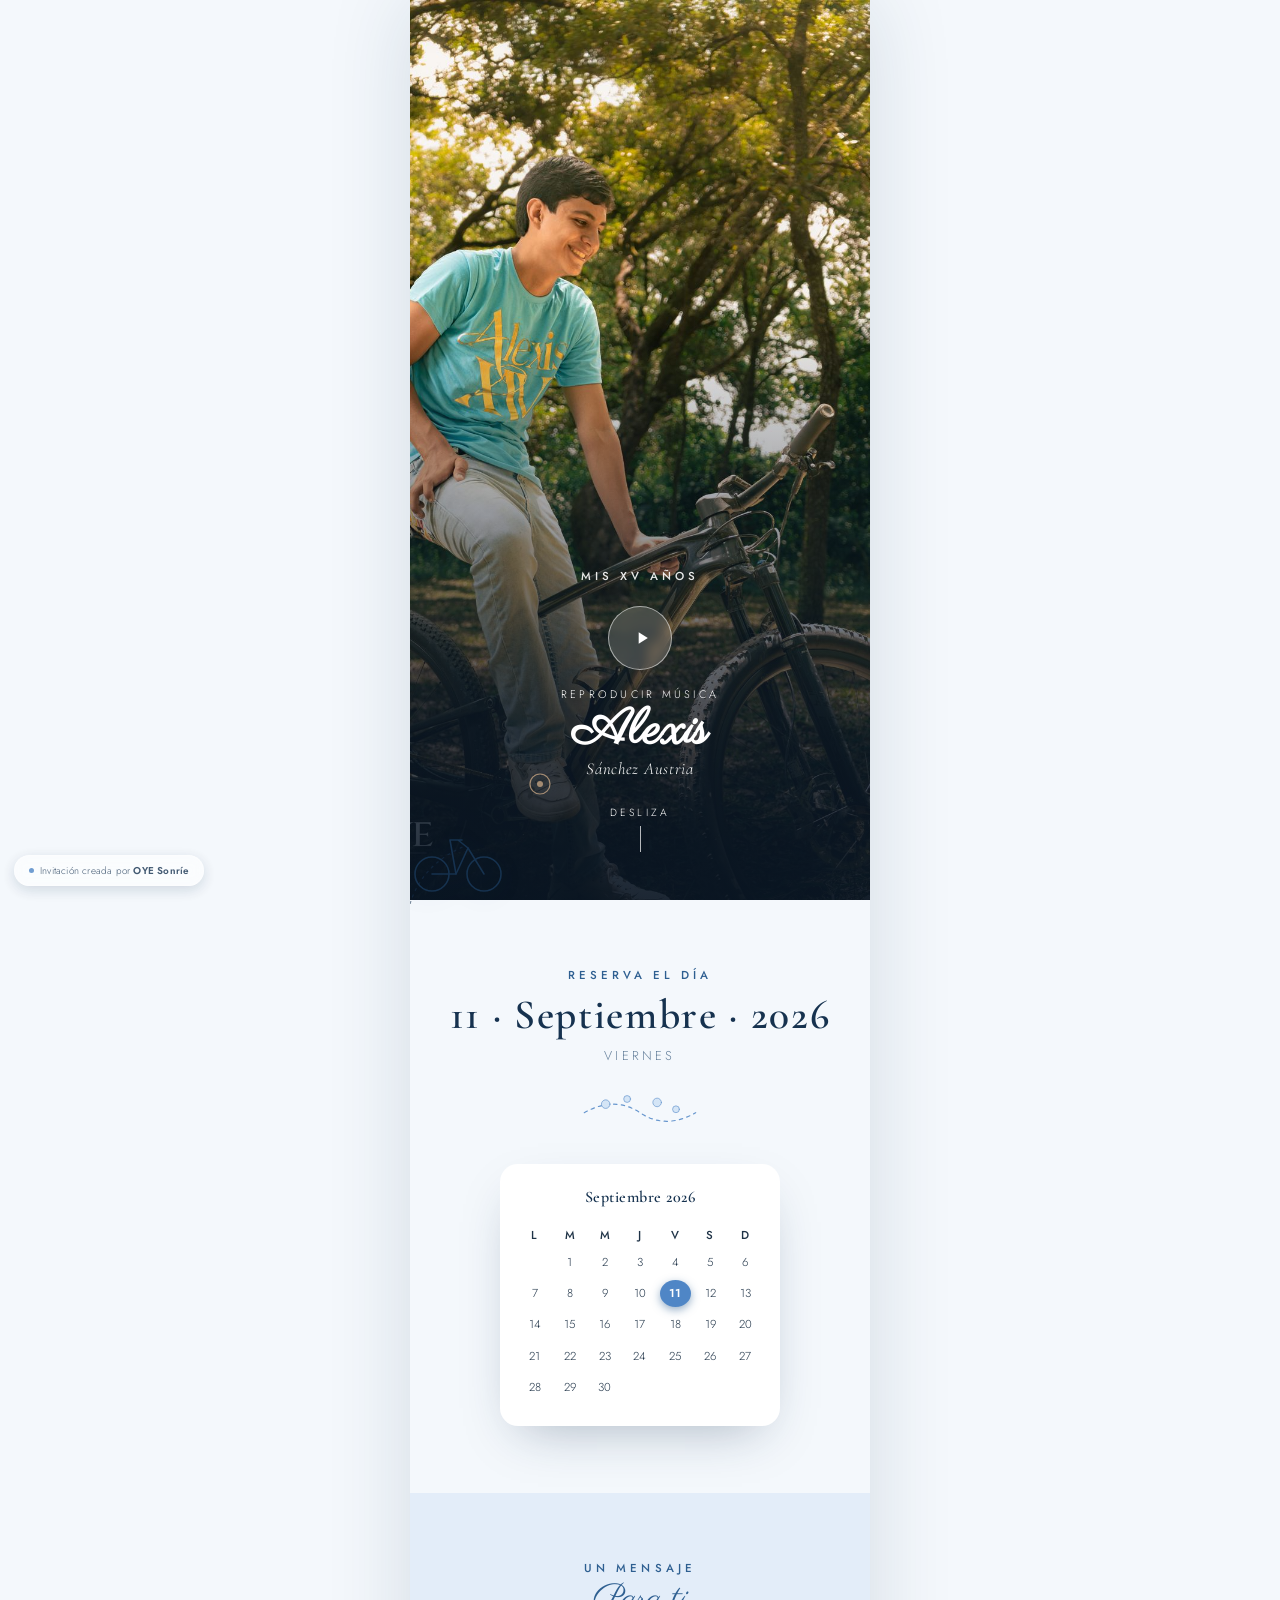
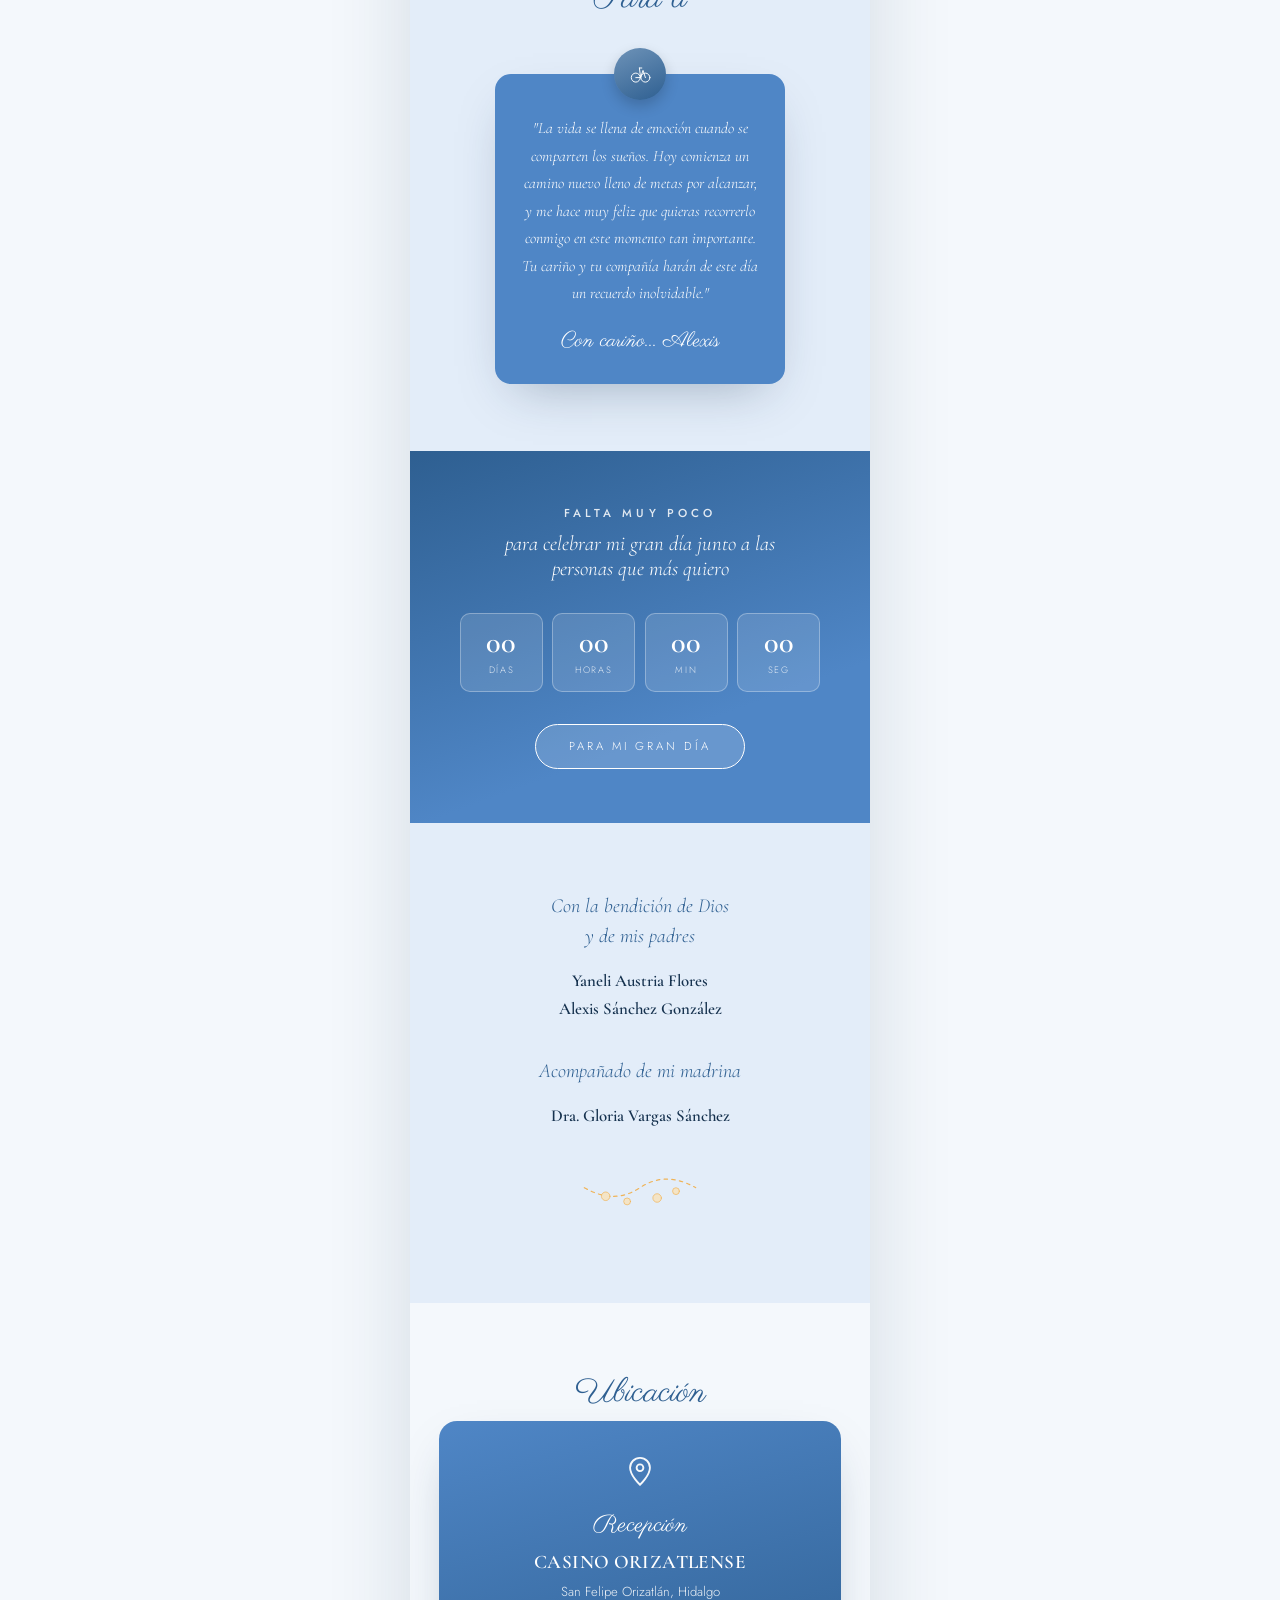
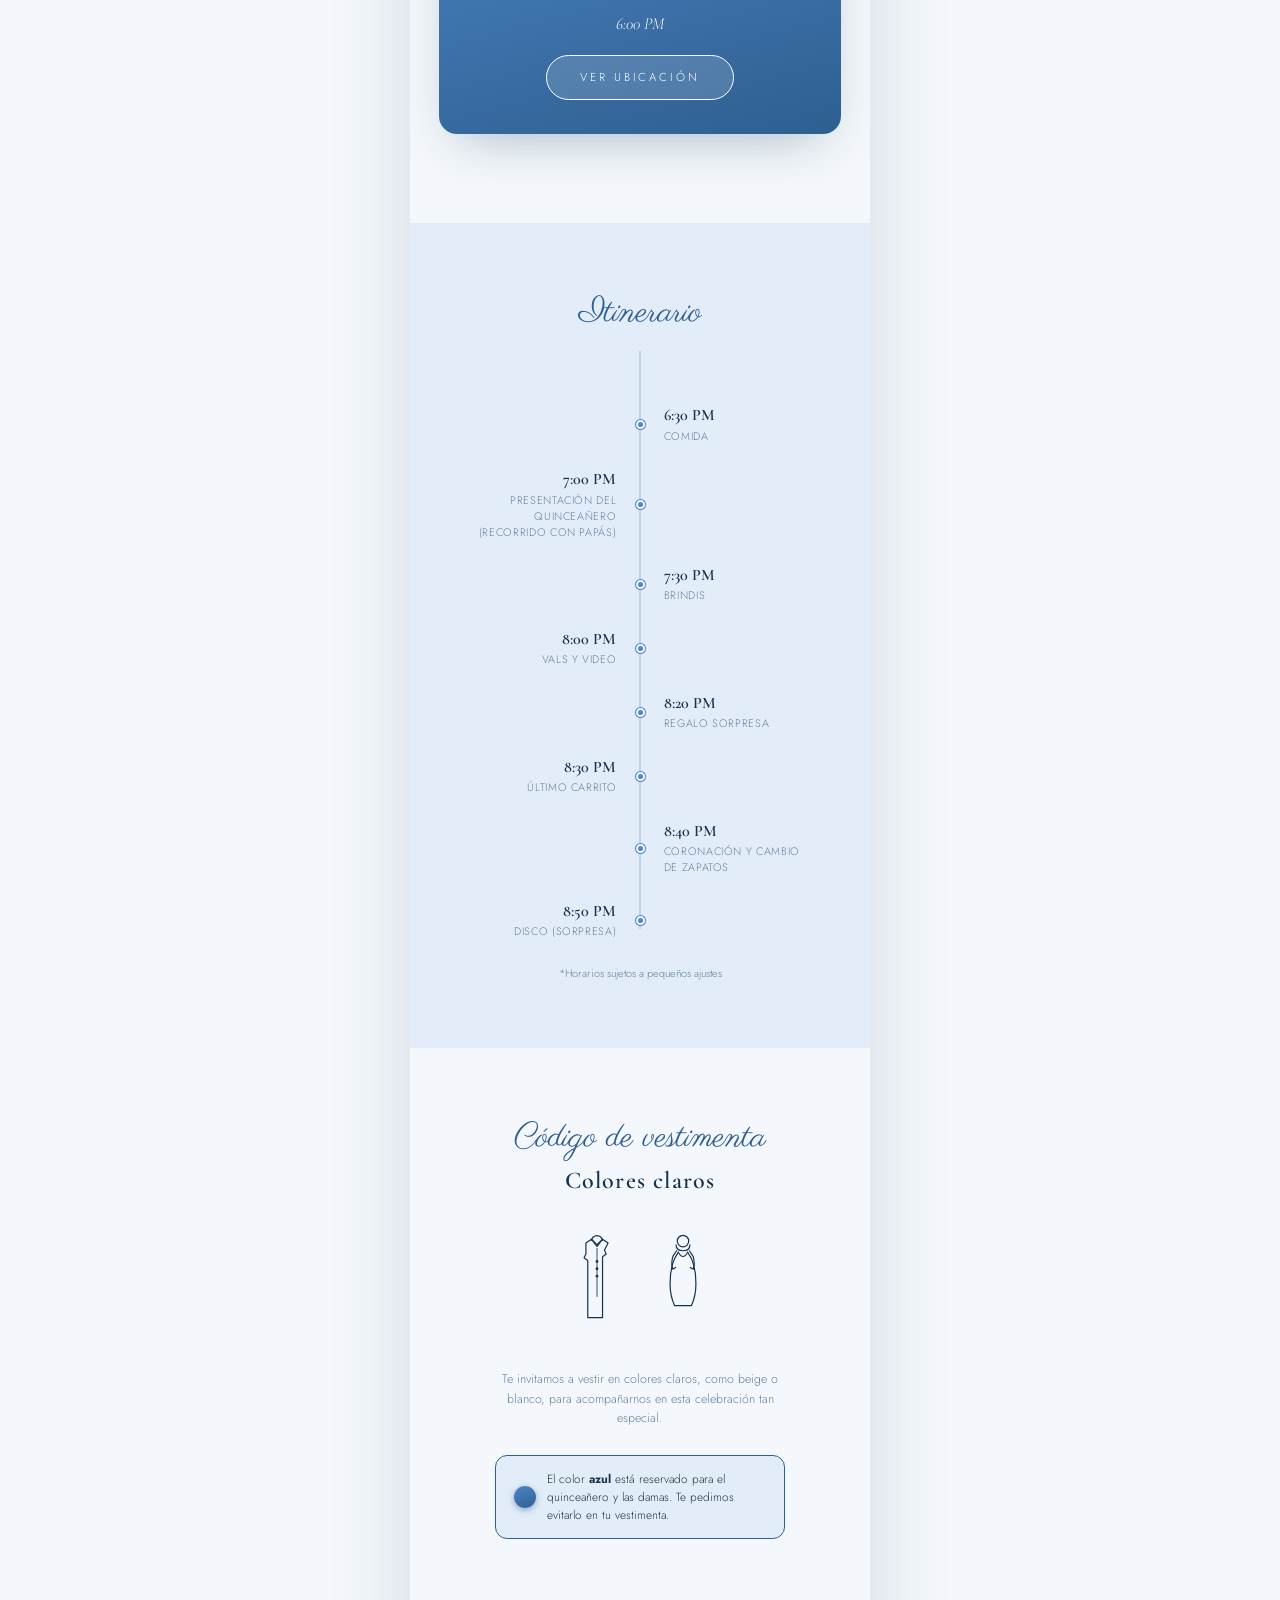
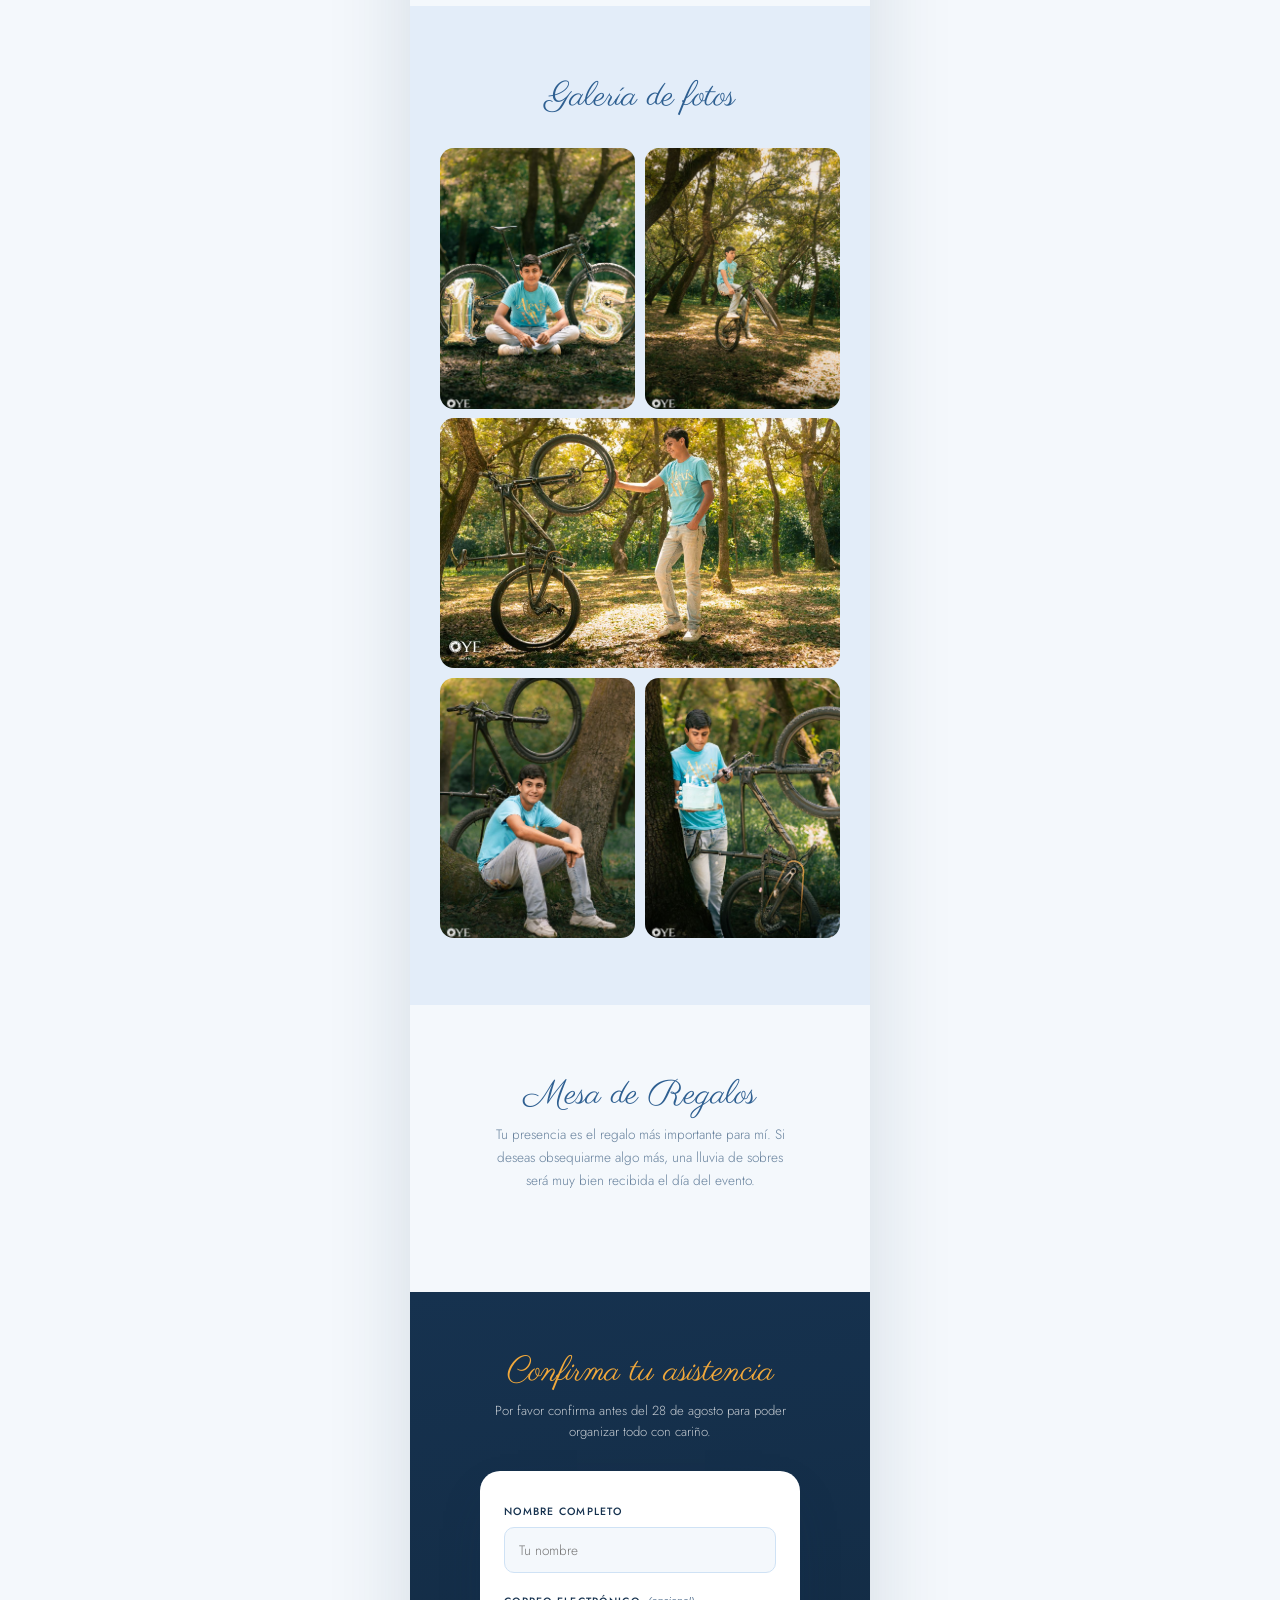
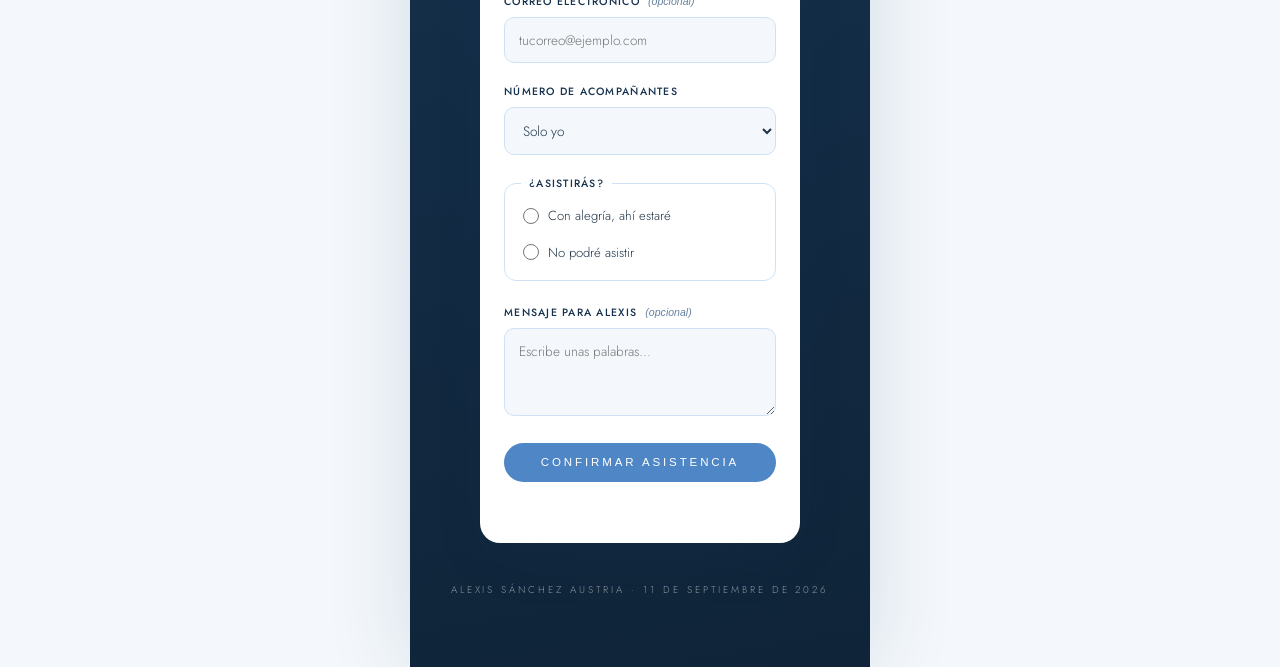
==== commit f91d7205: "invitacion alexis" ====
--- a/invitacionalexis/index.html
+++ b/invitacionalexis/index.html
@@ -4,13 +4,13 @@
 <meta charset="UTF-8">
 <meta name="viewport" content="width=device-width, initial-scale=1.0, maximum-scale=1.0">
 <title>Mis XV Años · Alexis</title>
-<meta name="description" content="Acompáñame a celebrar mis XV años. 11 de septiembre de 2026, Tamazunchale, S.L.P.">
+<meta name="description" content="Acompáñame a celebrar mis XV años. 11 de septiembre de 2026, San Felipe Orizatlán, Hidalgo">
 
 <!-- ===== Open Graph / vista previa para WhatsApp, Facebook, etc. =====
      NOTA: actualiza estas URLs absolutas cuando publiques la invitación en tu propio dominio/hosting. -->
 <meta property="og:type" content="website">
 <meta property="og:title" content="Mis XV Años · Alexis">
-<meta property="og:description" content="Acompáñame a celebrar mis XV años. 11 de septiembre de 2026, Tamazunchale, S.L.P.">
+<meta property="og:description" content="Acompáñame a celebrar mis XV años. 11 de septiembre de 2026, San Felipe Orizatlán, Hidalgo">
 <meta property="og:image" content="fotos/og-image.jpg">
 <meta property="og:image:width" content="1200">
 <meta property="og:image:height" content="630">
@@ -20,7 +20,7 @@
 <!-- Twitter Card (por si se comparte ahí también) -->
 <meta name="twitter:card" content="summary_large_image">
 <meta name="twitter:title" content="Mis XV Años · Alexis">
-<meta name="twitter:description" content="Acompáñame a celebrar mis XV años. 11 de septiembre de 2026, Tamazunchale, S.L.P.">
+<meta name="twitter:description" content="Acompáñame a celebrar mis XV años. 11 de septiembre de 2026, San Felipe Orizatlán, Hidalgo">
 <meta name="twitter:image" content="fotos/og-image.jpg">
 
 <link rel="preconnect" href="https://fonts.googleapis.com">
@@ -148,11 +148,11 @@
     z-index:1;
     pointer-events:none;
     background:linear-gradient(180deg,
-      rgba(207,226,245,0) 0%,
-      rgba(207,226,245,0) 38%,
-      rgba(79,134,198,0.55) 62%,
-      rgba(46,95,145,0.88) 82%,
-      var(--rose-deep) 100%);
+      rgba(10,20,35,0) 0%,
+      rgba(10,20,35,0) 34%,
+      rgba(14,28,46,0.42) 58%,
+      rgba(13,26,42,0.72) 78%,
+      rgba(10,22,36,0.92) 100%);
   }
 
   .hero-flowers{
@@ -631,6 +631,104 @@
     line-height:1.6;
   }
 
+  /* ---------- confirmar asistencia (RSVP, ahora dentro del footer) ---------- */
+  .rsvp-note{
+    font-size:0.82rem;
+    color:var(--ink-soft);
+    max-width:300px;
+    margin:0 auto 1.8rem;
+    line-height:1.6;
+  }
+  .rsvp-card{
+    max-width:320px;
+    margin:0 auto;
+    background:#fff;
+    border-radius:20px;
+    padding:2.1rem 1.5rem 2.2rem;
+    box-shadow:var(--shadow);
+    text-align:left;
+  }
+  .rsvp-field{ margin-bottom:1.3rem; }
+  .rsvp-field label{
+    display:block;
+    font-size:0.66rem;
+    letter-spacing:0.12em;
+    text-transform:uppercase;
+    font-weight:500;
+    color:var(--wine);
+    margin-bottom:0.5rem;
+  }
+  .rsvp-field label .opt{
+    text-transform:none;
+    font-weight:400;
+    font-style:italic;
+    letter-spacing:0;
+    color:var(--ink-soft);
+    margin-left:0.25rem;
+  }
+  .rsvp-field input[type="text"],
+  .rsvp-field input[type="email"],
+  .rsvp-field select,
+  .rsvp-field textarea{
+    width:100%;
+    padding:0.75rem 0.9rem;
+    border-radius:10px;
+    border:1px solid var(--blush-deep);
+    background:var(--cream);
+    font-family:'Jost', sans-serif;
+    font-weight:300;
+    font-size:0.85rem;
+    color:var(--ink);
+    outline:none;
+    transition:border-color 0.2s ease;
+  }
+  .rsvp-field input:focus,
+  .rsvp-field select:focus,
+  .rsvp-field textarea:focus{ border-color:var(--rose); }
+  .rsvp-field textarea{ resize:vertical; min-height:88px; }
+  .rsvp-attend{
+    border:1px solid var(--blush-deep);
+    border-radius:12px;
+    padding:0.4rem 1rem 0.6rem;
+    margin:0 0 1.5rem;
+  }
+  .rsvp-attend legend{
+    padding:0 0.5rem;
+    font-size:0.66rem;
+    letter-spacing:0.12em;
+    text-transform:uppercase;
+    font-weight:500;
+    color:var(--wine);
+  }
+  .rsvp-option{
+    display:flex;
+    align-items:center;
+    gap:0.6rem;
+    padding:0.55rem 0.1rem;
+    font-size:0.82rem;
+    color:var(--ink);
+    cursor:pointer;
+  }
+  .rsvp-option input{
+    accent-color:var(--rose);
+    width:16px; height:16px;
+    flex:0 0 auto;
+  }
+  .rsvp-submit-btn{
+    display:block;
+    width:100%;
+    border:none;
+    margin-top:0.4rem;
+  }
+  .rsvp-status{
+    text-align:center;
+    font-size:0.72rem;
+    color:var(--rose-deep);
+    margin-top:0.9rem;
+    min-height:1em;
+    line-height:1.5;
+  }
+
   /* ---------- footer / rsvp ---------- */
   footer{
     background:linear-gradient(170deg, var(--wine), #0F2438);
@@ -649,6 +747,27 @@
     max-width:280px;
     margin:0 auto 1.8rem;
     line-height:1.7;
+  }
+  .footer-rsvp-title{
+    position:relative;
+    color:var(--gold);
+    /* margin-top:2.6rem;
+    padding-top:2.6rem; */
+  }
+  /* .footer-rsvp-title::before{
+    content:'';
+    position:absolute;
+    top:0; left:50%;
+    transform:translateX(-50%);
+    width:52px; height:1px;
+    background:rgba(255,255,255,0.25);
+  } */
+  footer .rsvp-note{
+    color:rgba(255,255,255,0.75);
+  }
+  footer .rsvp-field label,
+  footer .rsvp-attend legend{
+    color:var(--wine);
   }
   .signoff{
     margin-top:2.4rem;
@@ -814,56 +933,7 @@
 
   <!-- ================= HERO ================= -->
   <section class="hero" id="inicio">
-    <!-- EDITAR: cuando tengas una foto real de Alexis, reemplaza el bloque <svg class="hero-photo-slot"> de abajo por: -->
-         <img class="hero-photo-slot" src="fotos/hero.jpg" alt="Alexis">
-    <<img class="hero-photo-slot" src="/invitacionalexis/fotos/XV_ALexis-08447.jpg" alt="Alexis" viewBox="0 0 400 700" preserveAspectRatio="xMidYMid slice" xmlns="http://www.w3.org/2000/svg">
-      <defs>
-        <linearGradient id="skyGrad" x1="0" y1="0" x2="0" y2="1">
-          <stop offset="0%" stop-color="#BFE0F5"/>
-          <stop offset="55%" stop-color="#E8F4FC"/>
-          <stop offset="100%" stop-color="#CFE7F7"/>
-        </linearGradient>
-      </defs>
-      <rect x="0" y="0" width="400" height="700" fill="url(#skyGrad)"/>
-      <circle cx="90" cy="120" r="46" fill="#fff" opacity="0.55"/>
-      <circle cx="150" cy="100" r="34" fill="#fff" opacity="0.45"/>
-      <circle cx="310" cy="170" r="30" fill="#fff" opacity="0.4"/>
-      <!-- carretera -->
-      <rect x="0" y="560" width="400" height="140" fill="#2E5F91" opacity="0.18"/>
-      <g stroke="#2E5F91" stroke-width="6" opacity="0.35" stroke-dasharray="22 18">
-        <line x1="0" y1="610" x2="400" y2="610"/>
-      </g>
-      <!-- bicicleta -->
-      <g transform="translate(75,430)" stroke="#16324F" stroke-width="6" fill="none" stroke-linecap="round" stroke-linejoin="round">
-        <circle cx="40" cy="150" r="62" opacity="0.9"/>
-        <circle cx="210" cy="150" r="62" opacity="0.9"/>
-        <circle cx="40" cy="150" r="8" fill="#16324F"/>
-        <circle cx="210" cy="150" r="8" fill="#16324F"/>
-        <g stroke-width="2.4" opacity="0.55">
-          <line x1="40" y1="150" x2="40" y2="92"/>
-          <line x1="40" y1="150" x2="88" y2="121"/>
-          <line x1="40" y1="150" x2="88" y2="179"/>
-          <line x1="40" y1="150" x2="40" y2="208"/>
-          <line x1="40" y1="150" x2="-8" y2="179"/>
-          <line x1="40" y1="150" x2="-8" y2="121"/>
-          <line x1="210" y1="150" x2="210" y2="92"/>
-          <line x1="210" y1="150" x2="258" y2="121"/>
-          <line x1="210" y1="150" x2="258" y2="179"/>
-          <line x1="210" y1="150" x2="210" y2="208"/>
-          <line x1="210" y1="150" x2="162" y2="179"/>
-          <line x1="210" y1="150" x2="162" y2="121"/>
-        </g>
-        <path d="M40 150 L118 150 L155 60 L210 150"/>
-        <path d="M118 150 L100 40"/>
-        <path d="M100 40 L128 40"/>
-        <path d="M155 60 L138 40"/>
-        <line x1="138" y1="40" x2="162" y2="34"/>
-      </g>
-      <g opacity="0.5" stroke="#4F86C6" stroke-width="4" fill="none" stroke-linecap="round">
-        <path d="M40 470 Q10 460 -10 480"/>
-        <path d="M30 490 Q0 484 -20 500"/>
-      </g>
-    </svg>
+    <img class="hero-photo-slot" src="fotos/hero.jpg" alt="Alexis Sánchez Austria">
     <div class="hero-gradient"></div>
 
     <svg class="hero-flowers" viewBox="0 0 170 150" xmlns="http://www.w3.org/2000/svg">
@@ -894,7 +964,7 @@
       <div class="play-label reveal" id="playLabel">Reproducir música</div>
 
       <h1 class="hero-name script reveal">Alexis</h1>
-      <div class="hero-sub reveal">Torres Medina</div>
+      <div class="hero-sub reveal">Sánchez Austria</div>
 
       <div class="scroll-cue reveal">
         <span>Desliza</span>
@@ -978,9 +1048,9 @@
   <!-- ================= BENDICIÓN ================= -->
   <section class="blessing">
     <p class="lead reveal">Con la bendición de Dios<br>y de mis padres</p>
-    <p class="names reveal">Blanca Estela Medina Ríos<br>Alberto Torres Guzmán</p>
-    <p class="lead reveal">Acompañado de mis padrinos</p>
-    <p class="names reveal">Leticia Torres Guzmán<br>Roberto Sánchez Delgado</p>
+    <p class="names reveal">Yaneli Austria Flores<br>Alexis Sánchez González</p>
+    <p class="lead reveal">Acompañado de mi madrina</p>
+    <p class="names reveal">Dra. Gloria Vargas Sánchez</p>
     <div class="divider-branch reveal">
       <svg class="branch gold" viewBox="0 0 140 60">
         <path d="M5 30 Q40 50 70 30 T135 30" stroke-dasharray="4 5"/>
@@ -999,11 +1069,11 @@
     <div class="loc-card reveal">
       <svg class="loc-icon" viewBox="0 0 24 24" fill="none" stroke="#fff" stroke-width="1.3"><path d="M12 21s7-6.5 7-12a7 7 0 10-14 0c0 5.5 7 12 7 12z"/><circle cx="12" cy="9" r="2.4"/></svg>
       <div class="loc-kicker">Recepción</div>
-      <div class="loc-name">Salón Bugambilias</div>
-      <div class="loc-addr">Carretera San Martín, Tamazunchale, S.L.P.</div>
-      <div class="loc-time">7:00 PM</div>
+      <div class="loc-name">Casino Orizatlense</div>
+      <div class="loc-addr">San Felipe Orizatlán, Hidalgo</div>
+      <div class="loc-time">6:00 PM</div>
       <a class="btn btn-light" target="_blank" rel="noopener"
-         href="https://www.google.com/maps/search/?api=1&query=Salón+Bugambilias+Carretera+San+Martín+Tamazunchale">Ver ubicación</a>
+         href="https://maps.app.goo.gl/GgNpgLKM7u7HAMi28">Ver ubicación</a>
     </div>
   </section>
 
@@ -1013,7 +1083,7 @@
     <div class="timeline">
 
       <div class="t-item reveal">
-        <div class="t-time-block"><div class="t-time">7:00 PM</div><div class="t-label">Recepción</div></div>
+        <div class="t-time-block"><div class="t-time">6:00 PM</div><div class="t-label">Recepción</div></div>
         <div class="t-icon-block"><div class="t-dot"></div></div>
         <div class="t-desc-block"></div>
       </div>
@@ -1021,11 +1091,11 @@
       <div class="t-item reveal">
         <div class="t-desc-block"></div>
         <div class="t-icon-block"><div class="t-dot"></div></div>
-        <div class="t-time-block" style="text-align:left"><div class="t-time">7:15 PM</div><div class="t-label">Coctelería</div></div>
+        <div class="t-time-block" style="text-align:left"><div class="t-time">6:30 PM</div><div class="t-label">Comida</div></div>
       </div>
 
       <div class="t-item reveal">
-        <div class="t-time-block"><div class="t-time">7:30 PM</div><div class="t-label">Entrada del quinceañero</div></div>
+        <div class="t-time-block"><div class="t-time">7:00 PM</div><div class="t-label">Presentación del quinceañero<br>(recorrido con papás)</div></div>
         <div class="t-icon-block"><div class="t-dot"></div></div>
         <div class="t-desc-block"></div>
       </div>
@@ -1033,11 +1103,11 @@
       <div class="t-item reveal">
         <div class="t-desc-block"></div>
         <div class="t-icon-block"><div class="t-dot"></div></div>
-        <div class="t-time-block" style="text-align:left"><div class="t-time">8:15 PM</div><div class="t-label">Brindis</div></div>
+        <div class="t-time-block" style="text-align:left"><div class="t-time">7:30 PM</div><div class="t-label">Brindis</div></div>
       </div>
 
       <div class="t-item reveal">
-        <div class="t-time-block"><div class="t-time">8:30 PM</div><div class="t-label">Cena</div></div>
+        <div class="t-time-block"><div class="t-time">8:00 PM</div><div class="t-label">Vals y video</div></div>
         <div class="t-icon-block"><div class="t-dot"></div></div>
         <div class="t-desc-block"></div>
       </div>
@@ -1045,7 +1115,25 @@
       <div class="t-item reveal">
         <div class="t-desc-block"></div>
         <div class="t-icon-block"><div class="t-dot"></div></div>
-        <div class="t-time-block" style="text-align:left"><div class="t-time">9:30 PM</div><div class="t-label">Se abre la pista de baile</div></div>
+        <div class="t-time-block" style="text-align:left"><div class="t-time">8:20 PM</div><div class="t-label">Regalo sorpresa</div></div>
+      </div>
+
+      <div class="t-item reveal">
+        <div class="t-time-block"><div class="t-time">8:30 PM</div><div class="t-label">Último carrito</div></div>
+        <div class="t-icon-block"><div class="t-dot"></div></div>
+        <div class="t-desc-block"></div>
+      </div>
+
+      <div class="t-item reveal">
+        <div class="t-desc-block"></div>
+        <div class="t-icon-block"><div class="t-dot"></div></div>
+        <div class="t-time-block" style="text-align:left"><div class="t-time">8:40 PM</div><div class="t-label">Coronación y cambio de zapatos</div></div>
+      </div>
+
+      <div class="t-item reveal">
+        <div class="t-time-block"><div class="t-time">8:50 PM</div><div class="t-label">Disco (sorpresa)</div></div>
+        <div class="t-icon-block"><div class="t-dot"></div></div>
+        <div class="t-desc-block"></div>
       </div>
 
     </div>
@@ -1055,7 +1143,7 @@
   <!-- ================= CÓDIGO DE VESTIMENTA ================= -->
   <section class="dress">
     <div class="section-title reveal">Código de vestimenta</div>
-    <div class="dress-tag reveal">Formal</div>
+    <div class="dress-tag reveal">Colores claros</div>
     <div class="dress-figures reveal">
       <!-- traje -->
       <svg viewBox="0 0 60 130" fill="none" stroke="#16324F" stroke-width="1.3" stroke-linejoin="round" stroke-linecap="round">
@@ -1078,28 +1166,23 @@
         <path d="M25 24c1.6 3 3.4 4.6 5 4.6s3.4-1.6 5-4.6" stroke-width="1.1"/>
       </svg>
     </div>
-    <p class="dress-note reveal">Te invitamos a vestir de manera elegante para acompañarnos en esta celebración tan especial.</p>
+    <p class="dress-note reveal">Te invitamos a vestir en colores claros, como beige o blanco, para acompañarnos en esta celebración tan especial.</p>
 
     <div class="dress-warning reveal">
       <span class="dress-swatch"></span>
-      <p>El color <strong>azul</strong> está reservado para el quinceañero. Te pedimos evitarlo en tu vestimenta.</p>
+      <p>El color <strong>azul</strong> está reservado para el quinceañero y las damas. Te pedimos evitarlo en tu vestimenta.</p>
     </div>
   </section>
 
   <!-- ================= GALERÍA ================= -->
   <section class="gallery">
     <div class="section-title reveal">Galería de fotos</div>
-    <!-- EDITAR: coloca tus fotos en la carpeta "fotos" (galeria-1.jpg ... galeria-7.jpg) y
-         reemplaza cada bloque .g-slot de abajo por, por ejemplo:
-         <div class="g-slot g-filled reveal"><img src="fotos/galeria-1.jpg" alt="Alexis"></div> -->
     <div class="g-grid">
-      <div class="g-slot reveal"><svg viewBox="0 0 24 24" fill="none" stroke="currentColor" stroke-width="1.4" stroke-linecap="round" stroke-linejoin="round"><circle cx="6" cy="17" r="3.4"/><circle cx="18" cy="17" r="3.4"/><path d="M6 17l6-9 3 4"/><path d="M9.5 8h3"/></svg><span>Foto pendiente</span></div>
-      <div class="g-slot reveal"><svg viewBox="0 0 24 24" fill="none" stroke="currentColor" stroke-width="1.4" stroke-linecap="round" stroke-linejoin="round"><circle cx="6" cy="17" r="3.4"/><circle cx="18" cy="17" r="3.4"/><path d="M6 17l6-9 3 4"/><path d="M9.5 8h3"/></svg><span>Foto pendiente</span></div>
-      <div class="g-slot g-wide reveal"><svg viewBox="0 0 24 24" fill="none" stroke="currentColor" stroke-width="1.4" stroke-linecap="round" stroke-linejoin="round"><circle cx="6" cy="17" r="3.4"/><circle cx="18" cy="17" r="3.4"/><path d="M6 17l6-9 3 4"/><path d="M9.5 8h3"/></svg><span>Foto pendiente</span></div>
-      <div class="g-slot reveal"><svg viewBox="0 0 24 24" fill="none" stroke="currentColor" stroke-width="1.4" stroke-linecap="round" stroke-linejoin="round"><circle cx="6" cy="17" r="3.4"/><circle cx="18" cy="17" r="3.4"/><path d="M6 17l6-9 3 4"/><path d="M9.5 8h3"/></svg><span>Foto pendiente</span></div>
-      <div class="g-slot reveal"><svg viewBox="0 0 24 24" fill="none" stroke="currentColor" stroke-width="1.4" stroke-linecap="round" stroke-linejoin="round"><circle cx="6" cy="17" r="3.4"/><circle cx="18" cy="17" r="3.4"/><path d="M6 17l6-9 3 4"/><path d="M9.5 8h3"/></svg><span>Foto pendiente</span></div>
-      <div class="g-slot reveal"><svg viewBox="0 0 24 24" fill="none" stroke="currentColor" stroke-width="1.4" stroke-linecap="round" stroke-linejoin="round"><circle cx="6" cy="17" r="3.4"/><circle cx="18" cy="17" r="3.4"/><path d="M6 17l6-9 3 4"/><path d="M9.5 8h3"/></svg><span>Foto pendiente</span></div>
-      <div class="g-slot reveal"><svg viewBox="0 0 24 24" fill="none" stroke="currentColor" stroke-width="1.4" stroke-linecap="round" stroke-linejoin="round"><circle cx="6" cy="17" r="3.4"/><circle cx="18" cy="17" r="3.4"/><path d="M6 17l6-9 3 4"/><path d="M9.5 8h3"/></svg><span>Foto pendiente</span></div>
+      <div class="g-slot g-filled reveal"><img src="fotos/galeria-1.jpg" alt="Alexis Sánchez Austria" loading="lazy"></div>
+      <div class="g-slot g-filled reveal"><img src="fotos/galeria-2.jpg" alt="Alexis Sánchez Austria" loading="lazy"></div>
+      <div class="g-slot g-filled g-wide reveal"><img src="fotos/galeria-3.jpg" alt="Alexis Sánchez Austria" loading="lazy"></div>
+      <div class="g-slot g-filled reveal"><img src="fotos/galeria-4.jpg" alt="Alexis Sánchez Austria" loading="lazy"></div>
+      <div class="g-slot g-filled reveal"><img src="fotos/galeria-5.jpg" alt="Alexis Sánchez Austria" loading="lazy"></div>
     </div>
   </section>
 
@@ -1114,13 +1197,53 @@
     </div> -->
   </section>
 
-  <!-- ================= FOOTER ================= -->
-  <footer>
-    <div class="script">Gracias por ser parte<br>de este día</div>
-    <p>Con todo mi cariño te espero para celebrar juntos mis XV años.</p>
-    <a class="btn btn-rose" target="_blank" rel="noopener"
-       href="https://wa.me/524831183199?text=Confirmo%20mi%20asistencia%20a%20los%20XV%20a%C3%B1os%20de%20Alexis">Confirmar asistencia</a>
-    <div class="signoff">Alexis Torres Medina · 11 de septiembre de 2026</div>
+  <!-- ================= FOOTER + CONFIRMAR ASISTENCIA (RSVP) ================= -->
+  <footer id="rsvp">
+    <!-- <div class="script">Gracias por ser parte<br>de este día</div>
+    <p>Con todo mi cariño te espero para celebrar juntos mis XV años.</p> -->
+
+    <div class="section-title footer-rsvp-title reveal">Confirma tu asistencia</div>
+    <p class="rsvp-note reveal">Por favor confirma antes del 28 de agosto para poder organizar todo con cariño.</p>
+
+    <form class="rsvp-card reveal" id="rsvpForm" novalidate>
+      <div class="rsvp-field">
+        <label for="rsvpName">Nombre completo</label>
+        <input type="text" id="rsvpName" name="rsvpName" placeholder="Tu nombre" required>
+      </div>
+
+      <div class="rsvp-field">
+        <label for="rsvpEmail">Correo electrónico <span class="opt">(opcional)</span></label>
+        <input type="email" id="rsvpEmail" name="rsvpEmail" placeholder="tucorreo@ejemplo.com">
+      </div>
+
+      <div class="rsvp-field">
+        <label for="rsvpGuests">Número de acompañantes</label>
+        <select id="rsvpGuests" name="rsvpGuests">
+          <option value="Solo yo">Solo yo</option>
+          <option value="1 acompañante">1 acompañante</option>
+          <option value="2 acompañantes">2 acompañantes</option>
+          <option value="3 acompañantes">3 acompañantes</option>
+          <option value="4 acompañantes">4 acompañantes</option>
+          <option value="5 acompañantes">5 acompañantes</option>
+        </select>
+      </div>
+
+      <fieldset class="rsvp-attend">
+        <legend>¿Asistirás?</legend>
+        <label class="rsvp-option"><input type="radio" name="rsvpAttend" value="Con alegría, ahí estaré" required> Con alegría, ahí estaré</label>
+        <label class="rsvp-option"><input type="radio" name="rsvpAttend" value="No podré asistir"> No podré asistir</label>
+      </fieldset>
+
+      <div class="rsvp-field">
+        <label for="rsvpMsg">Mensaje para Alexis <span class="opt">(opcional)</span></label>
+        <textarea id="rsvpMsg" name="rsvpMsg" placeholder="Escribe unas palabras..."></textarea>
+      </div>
+
+      <button type="button" class="btn btn-rose rsvp-submit-btn" id="footerRsvpBtn">Confirmar asistencia</button>
+      <div class="rsvp-status" id="rsvpStatus"></div>
+    </form>
+
+    <div class="signoff">Alexis Sánchez Austria · 11 de septiembre de 2026</div>
   </footer>
 
   <a href="https://oyesonrie.com" target="_blank" rel="noopener" class="credit-badge" id="creditBadge">
@@ -1168,7 +1291,7 @@
   introOverlay.addEventListener('click', ()=> openInvite(true));
 
   // ---------- Countdown ----------
-  const targetDate = new Date("2026-09-11T19:00:00-06:00").getTime();
+  const targetDate = new Date("2026-09-11T18:00:00-06:00").getTime();
 
   function updateCountdown(){
     const now = new Date().getTime();
@@ -1237,6 +1360,52 @@
       isPlaying = false;
     }
   });
+
+  // ---------- Formulario de confirmación de asistencia (envía por WhatsApp) ----------
+  const rsvpForm = document.getElementById('rsvpForm');
+  const rsvpStatus = document.getElementById('rsvpStatus');
+  const footerRsvpBtn = document.getElementById('footerRsvpBtn');
+  const RSVP_WHATSAPP_NUMBER = '527713420952';
+
+  function sendRsvp(){
+    const name = document.getElementById('rsvpName').value.trim();
+    const email = document.getElementById('rsvpEmail').value.trim();
+    const guestsSelect = document.getElementById('rsvpGuests');
+    const guestsText = guestsSelect.value;
+    const attendEl = document.querySelector('input[name="rsvpAttend"]:checked');
+    const msg = document.getElementById('rsvpMsg').value.trim();
+
+    if(!name || !attendEl){
+      rsvpStatus.textContent = 'Por favor completa tu nombre y confirma si asistirás en el formulario de arriba.';
+      document.getElementById('rsvp').scrollIntoView({ behavior:'smooth', block:'start' });
+      return;
+    }
+
+    const lines = [
+      'Confirmo mi asistencia a los XV años de Alexis',
+      `Nombre: ${name}`,
+      `Asistencia: ${attendEl.value}`
+    ];
+    if(attendEl.value !== 'No podré asistir'){
+      lines.push(`Acompañantes: ${guestsText}`);
+    }
+    if(email) lines.push(`Correo: ${email}`);
+    if(msg) lines.push(`Mensaje: ${msg}`);
+
+    const waUrl = `https://wa.me/${RSVP_WHATSAPP_NUMBER}?text=${encodeURIComponent(lines.join('\n'))}`;
+
+    rsvpStatus.textContent = 'Abriendo WhatsApp para enviar tu confirmación...';
+    window.open(waUrl, '_blank', 'noopener');
+  }
+
+  // Botón único en el footer
+  footerRsvpBtn.addEventListener('click', sendRsvp);
+
+  // Respaldo: si alguien presiona Enter dentro del formulario, funciona igual (sin botón duplicado)
+  rsvpForm.addEventListener('submit', (e)=>{
+    e.preventDefault();
+    sendRsvp();
+  });
 </script>
 
 </body>
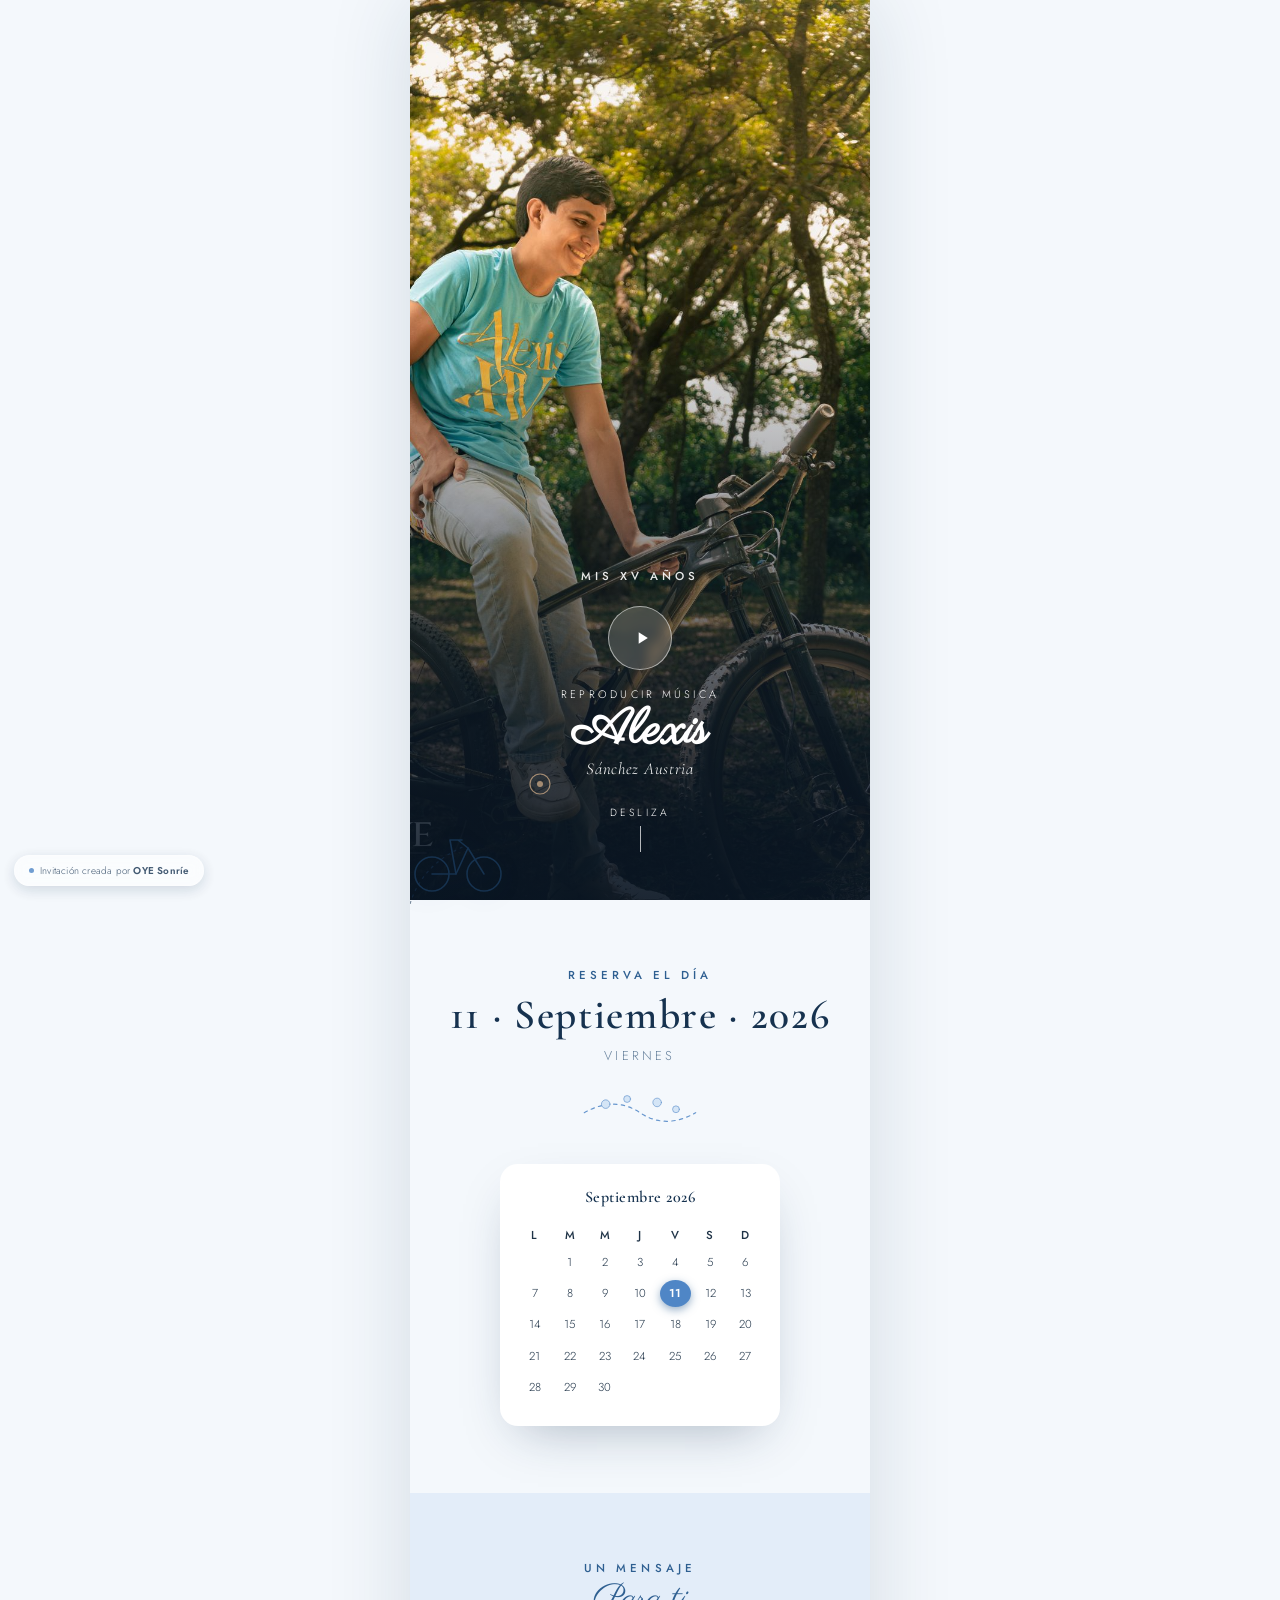
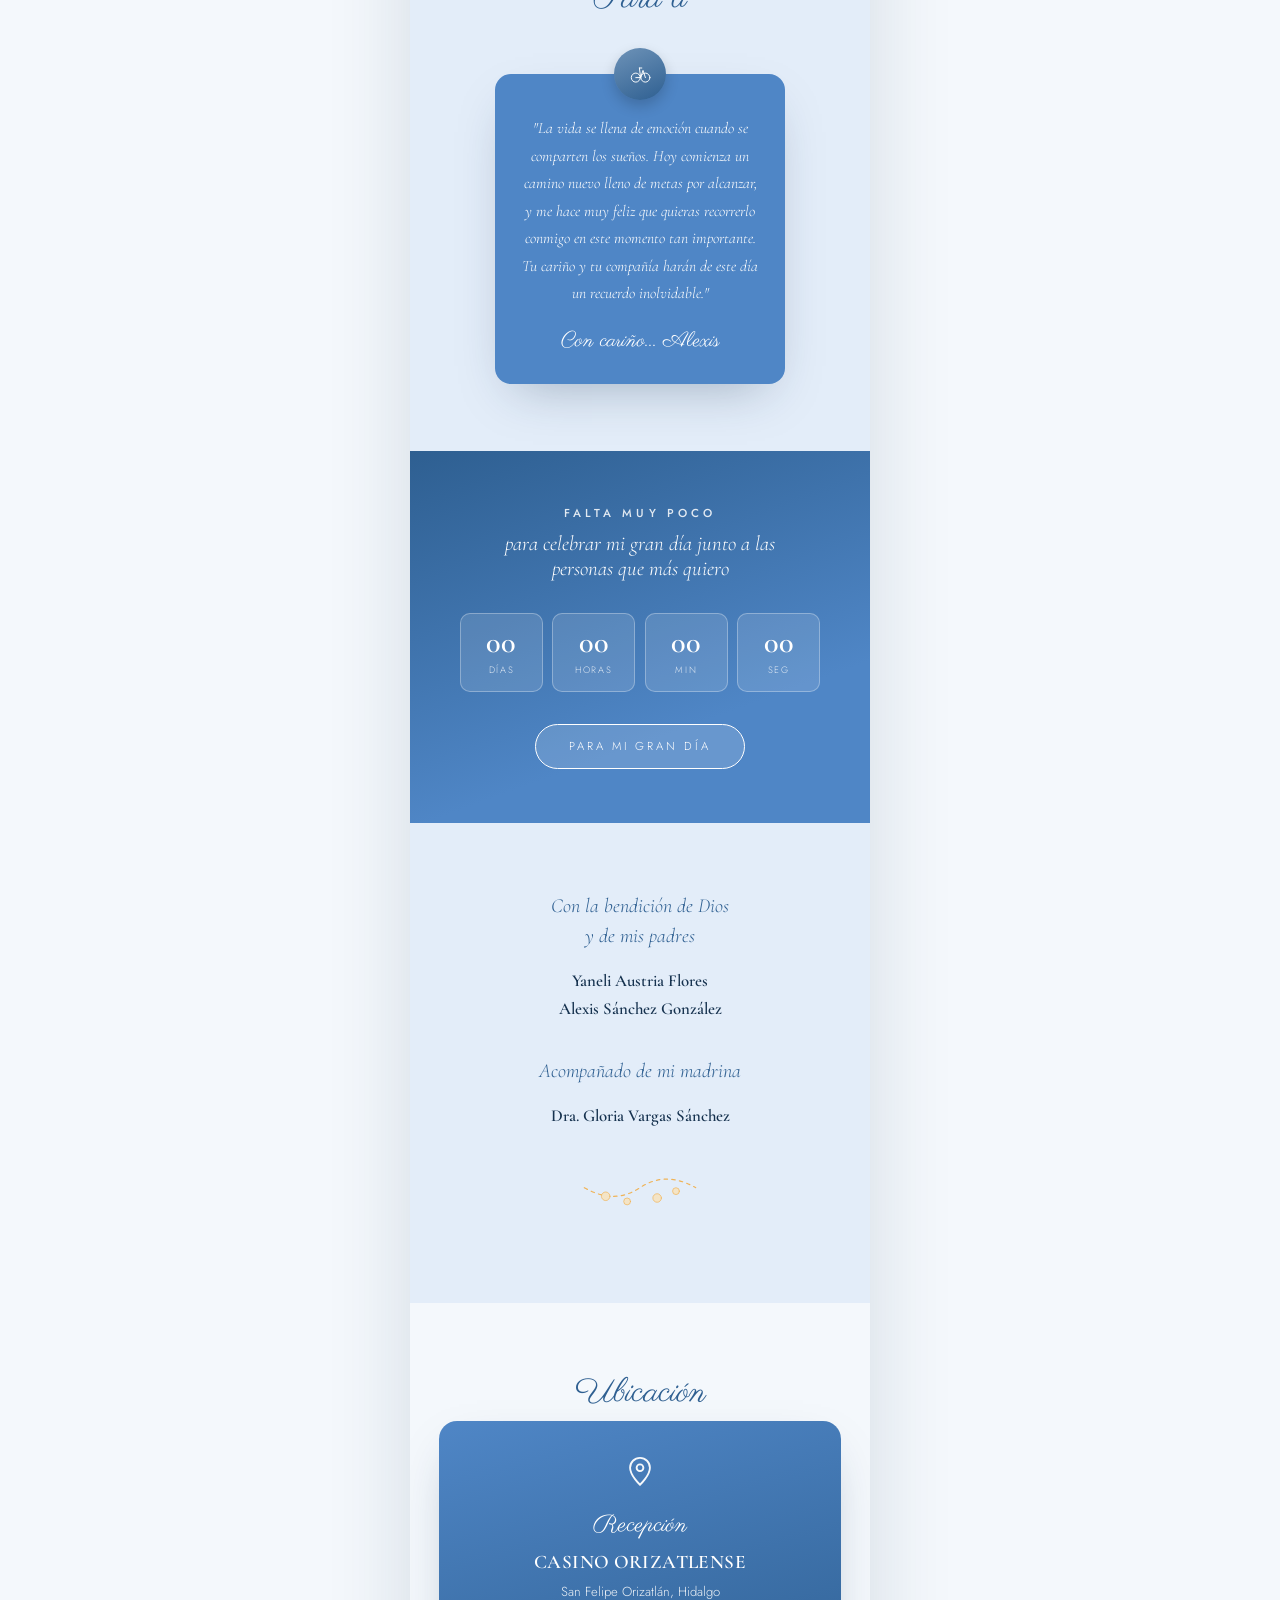
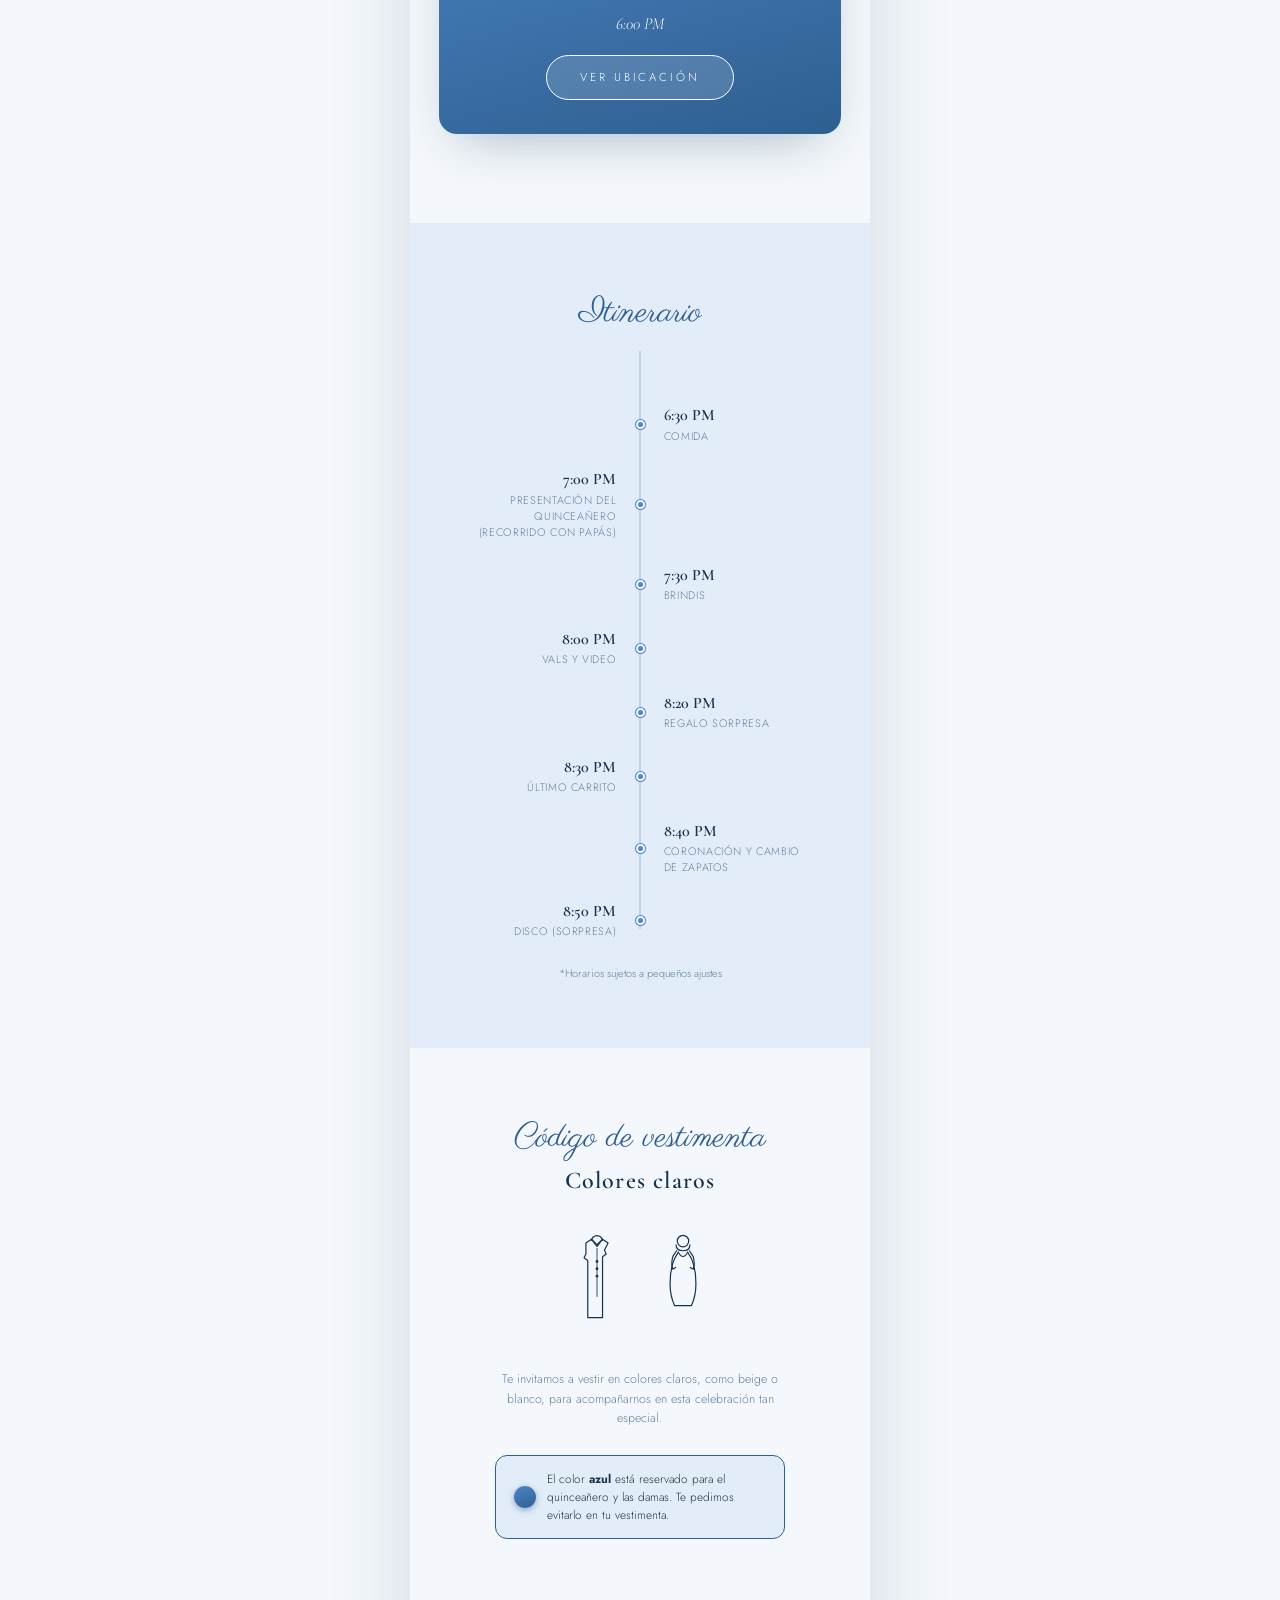
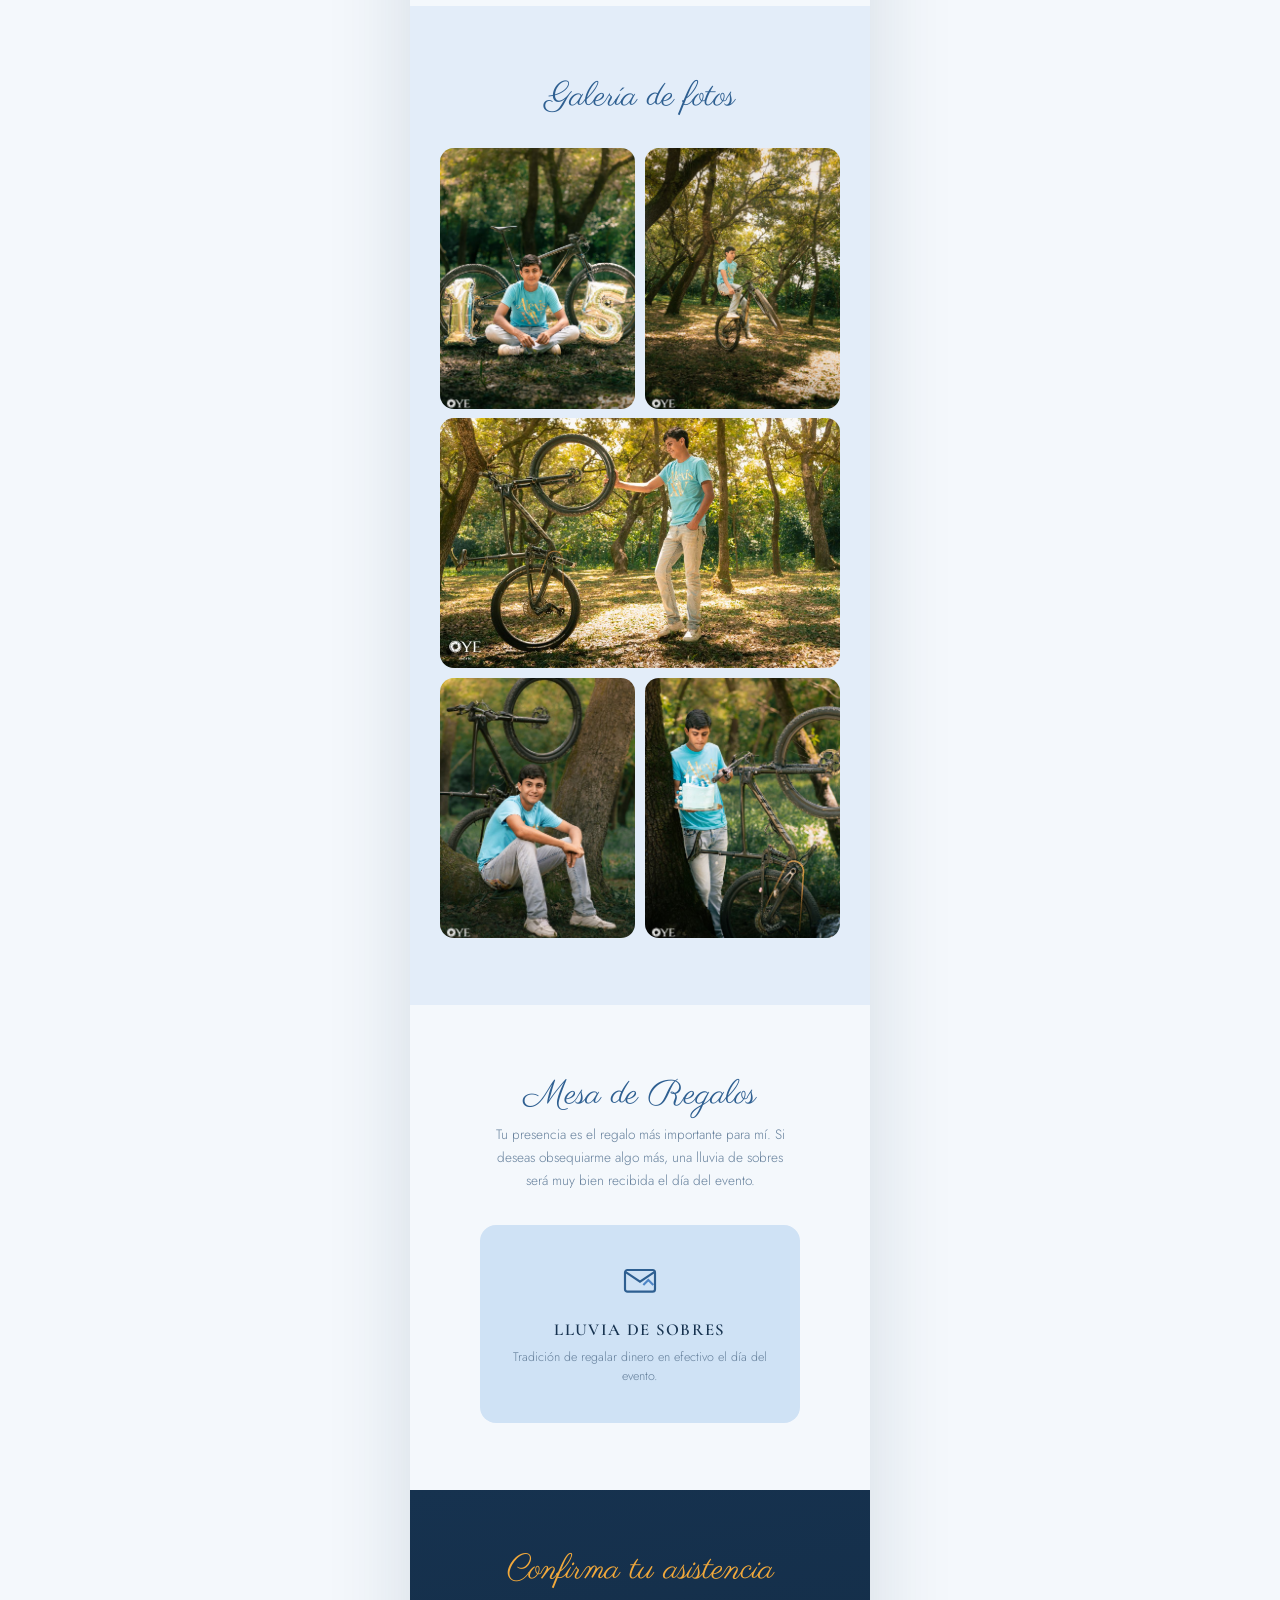
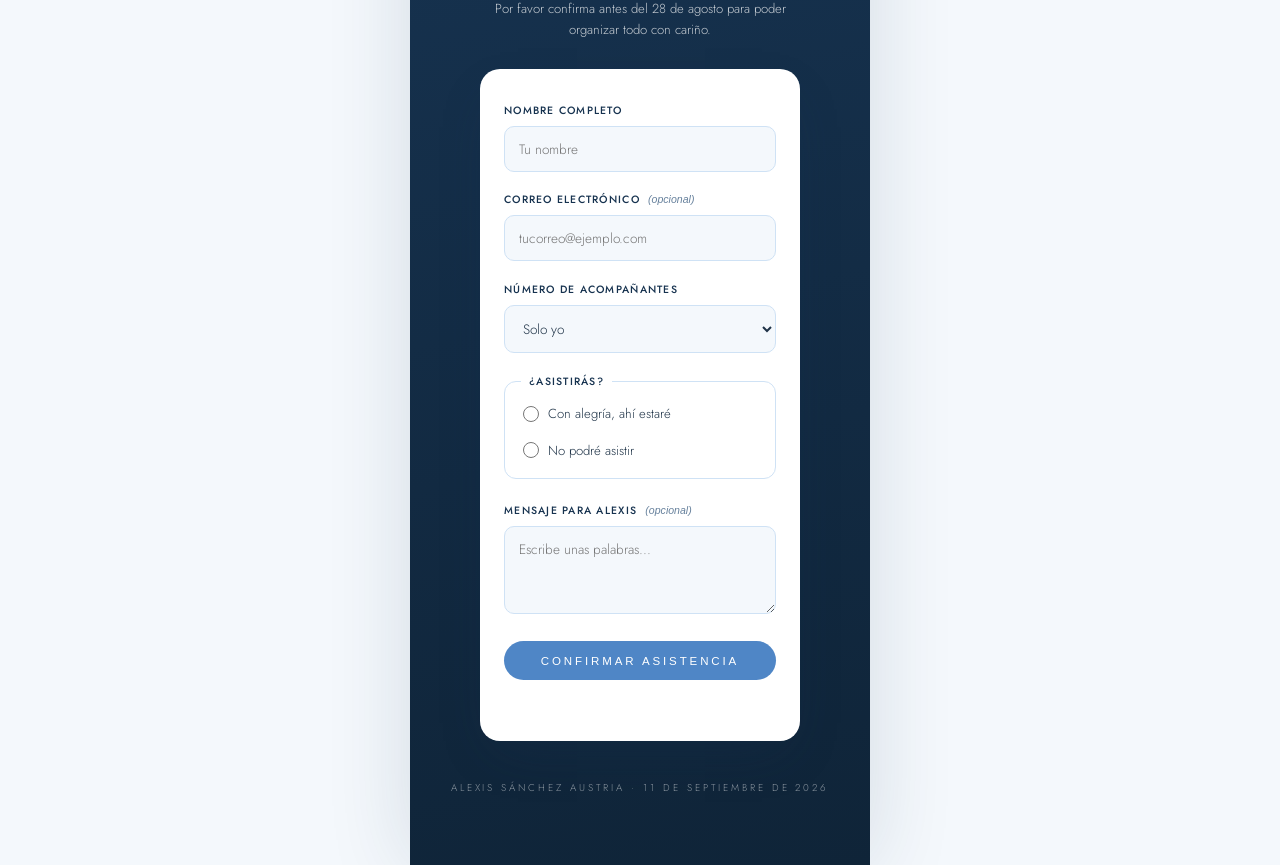
==== commit d5da2536: "link" ====
--- a/invitacionalexis/index.html
+++ b/invitacionalexis/index.html
@@ -7,11 +7,14 @@
 <meta name="description" content="Acompáñame a celebrar mis XV años. 11 de septiembre de 2026, San Felipe Orizatlán, Hidalgo">
 
 <!-- ===== Open Graph / vista previa para WhatsApp, Facebook, etc. =====
-     NOTA: actualiza estas URLs absolutas cuando publiques la invitación en tu propio dominio/hosting. -->
+     NOTA: actualiza estas URLs absolutas cuando publiques la invitación en tu propio dominio/hosting.
+     El "?v=1" al final de las imágenes es para forzar que WhatsApp actualice la vista previa: si en el
+     futuro cambias fotos/og-image.jpg, sube ese número a "?v=2", "?v=3", etc. para que WhatsApp deje de
+     mostrar la imagen vieja que tenía guardada en caché. -->
 <meta property="og:type" content="website">
 <meta property="og:title" content="Mis XV Años · Alexis">
 <meta property="og:description" content="Acompáñame a celebrar mis XV años. 11 de septiembre de 2026, San Felipe Orizatlán, Hidalgo">
-<meta property="og:image" content="fotos/og-image.jpg">
+<meta property="og:image" content="https://oyesonrie.com/invitacionalexis/fotos/og-image.jpg?v=1">
 <meta property="og:image:width" content="1200">
 <meta property="og:image:height" content="630">
 <meta property="og:url" content="https://oyesonrie.com/invitacionalexis/">
@@ -21,7 +24,7 @@
 <meta name="twitter:card" content="summary_large_image">
 <meta name="twitter:title" content="Mis XV Años · Alexis">
 <meta name="twitter:description" content="Acompáñame a celebrar mis XV años. 11 de septiembre de 2026, San Felipe Orizatlán, Hidalgo">
-<meta name="twitter:image" content="fotos/og-image.jpg">
+<meta name="twitter:image" content="https://oyesonrie.com/invitacionalexis/fotos/og-image.jpg?v=1">
 
 <link rel="preconnect" href="https://fonts.googleapis.com">
 <link rel="preconnect" href="https://fonts.gstatic.com" crossorigin>
@@ -1190,11 +1193,11 @@
   <section class="gifts">
     <div class="section-title reveal">Mesa de Regalos</div>
     <p class="msg reveal">Tu presencia es el regalo más importante para mí. Si deseas obsequiarme algo más, una lluvia de sobres será muy bien recibida el día del evento.</p>
-    <!-- <div class="gift-card reveal">
+    <div class="gift-card reveal">
       <svg class="gift-icon" viewBox="0 0 24 24" fill="none" stroke="var(--rose-deep)" stroke-width="1.3"><rect x="3" y="6" width="18" height="13" rx="1.5"/><path d="M3 7l9 6 9-6"/><path d="M14 15l3-3 3 3" stroke="var(--rose)"/></svg>
       <div class="gift-title">Lluvia de sobres</div>
       <p>Tradición de regalar dinero en efectivo el día del evento.</p>
-    </div> -->
+    </div>
   </section>
 
   <!-- ================= FOOTER + CONFIRMAR ASISTENCIA (RSVP) ================= -->
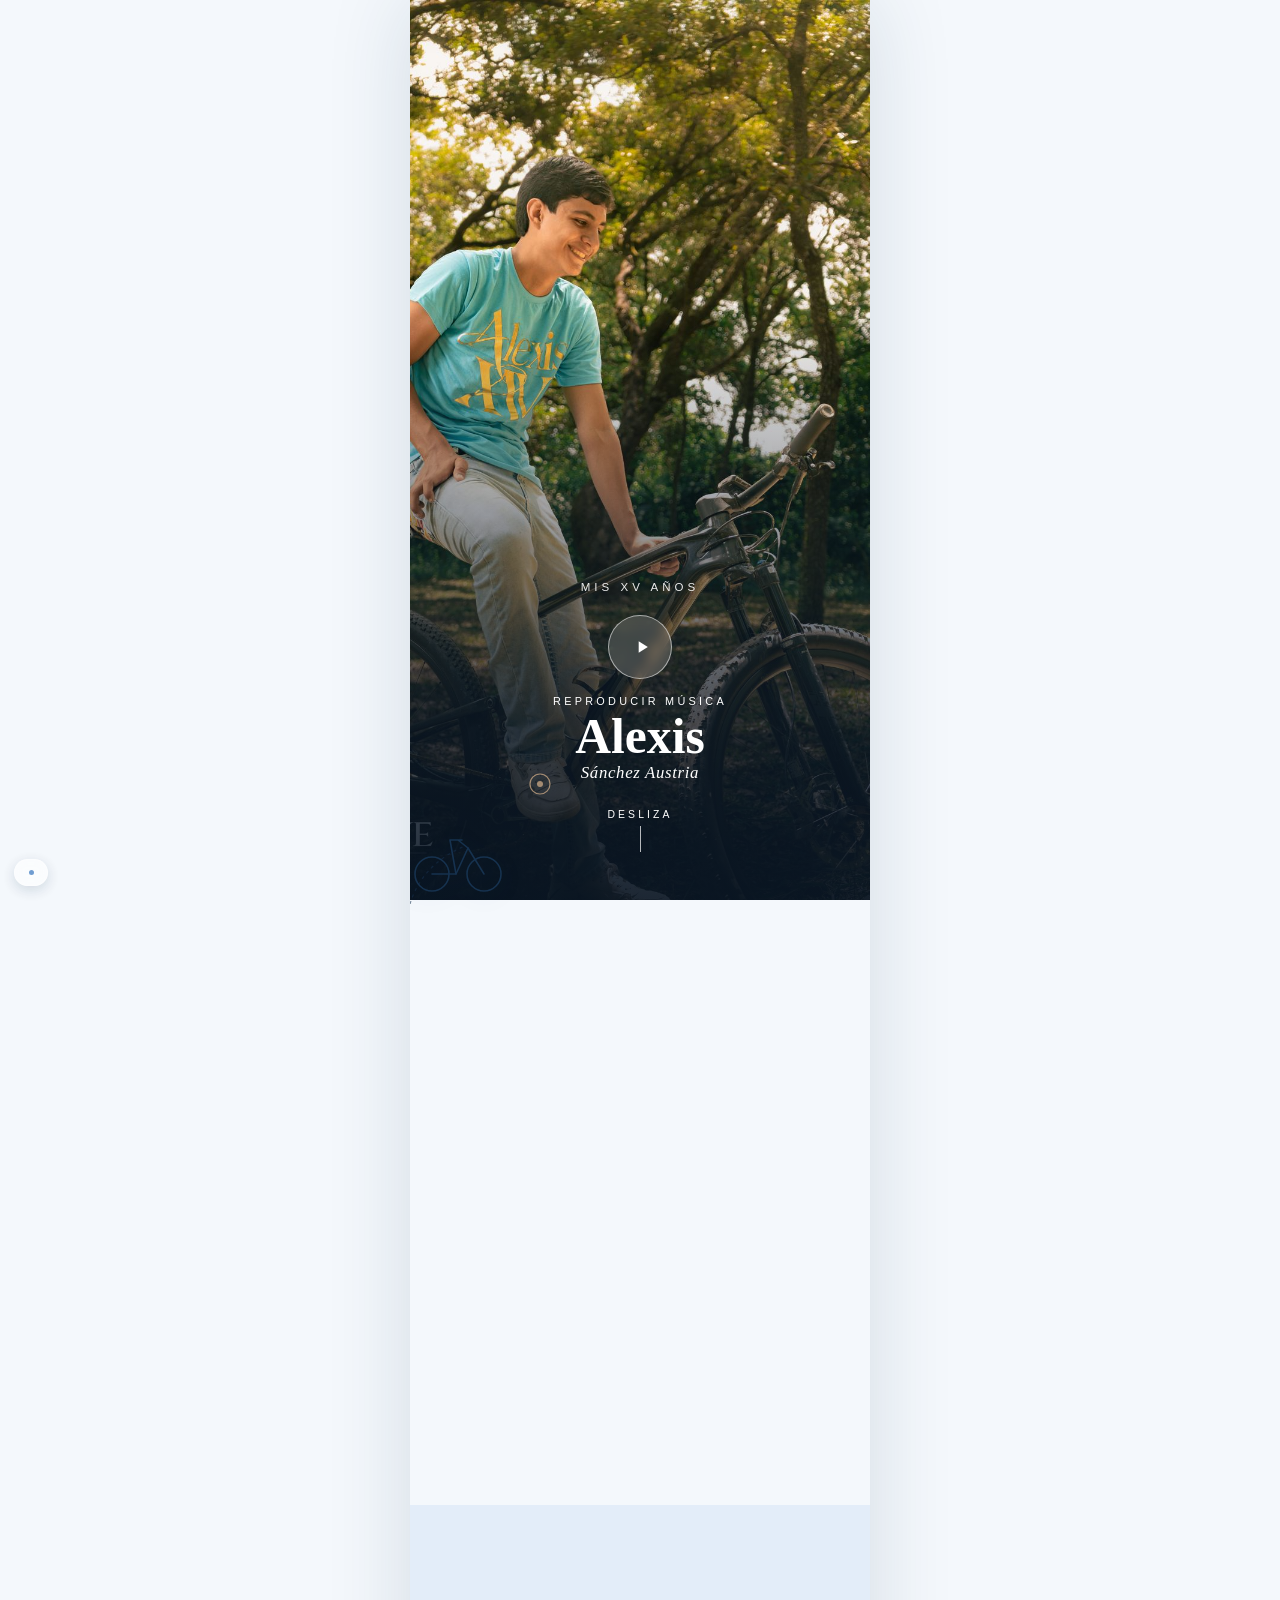
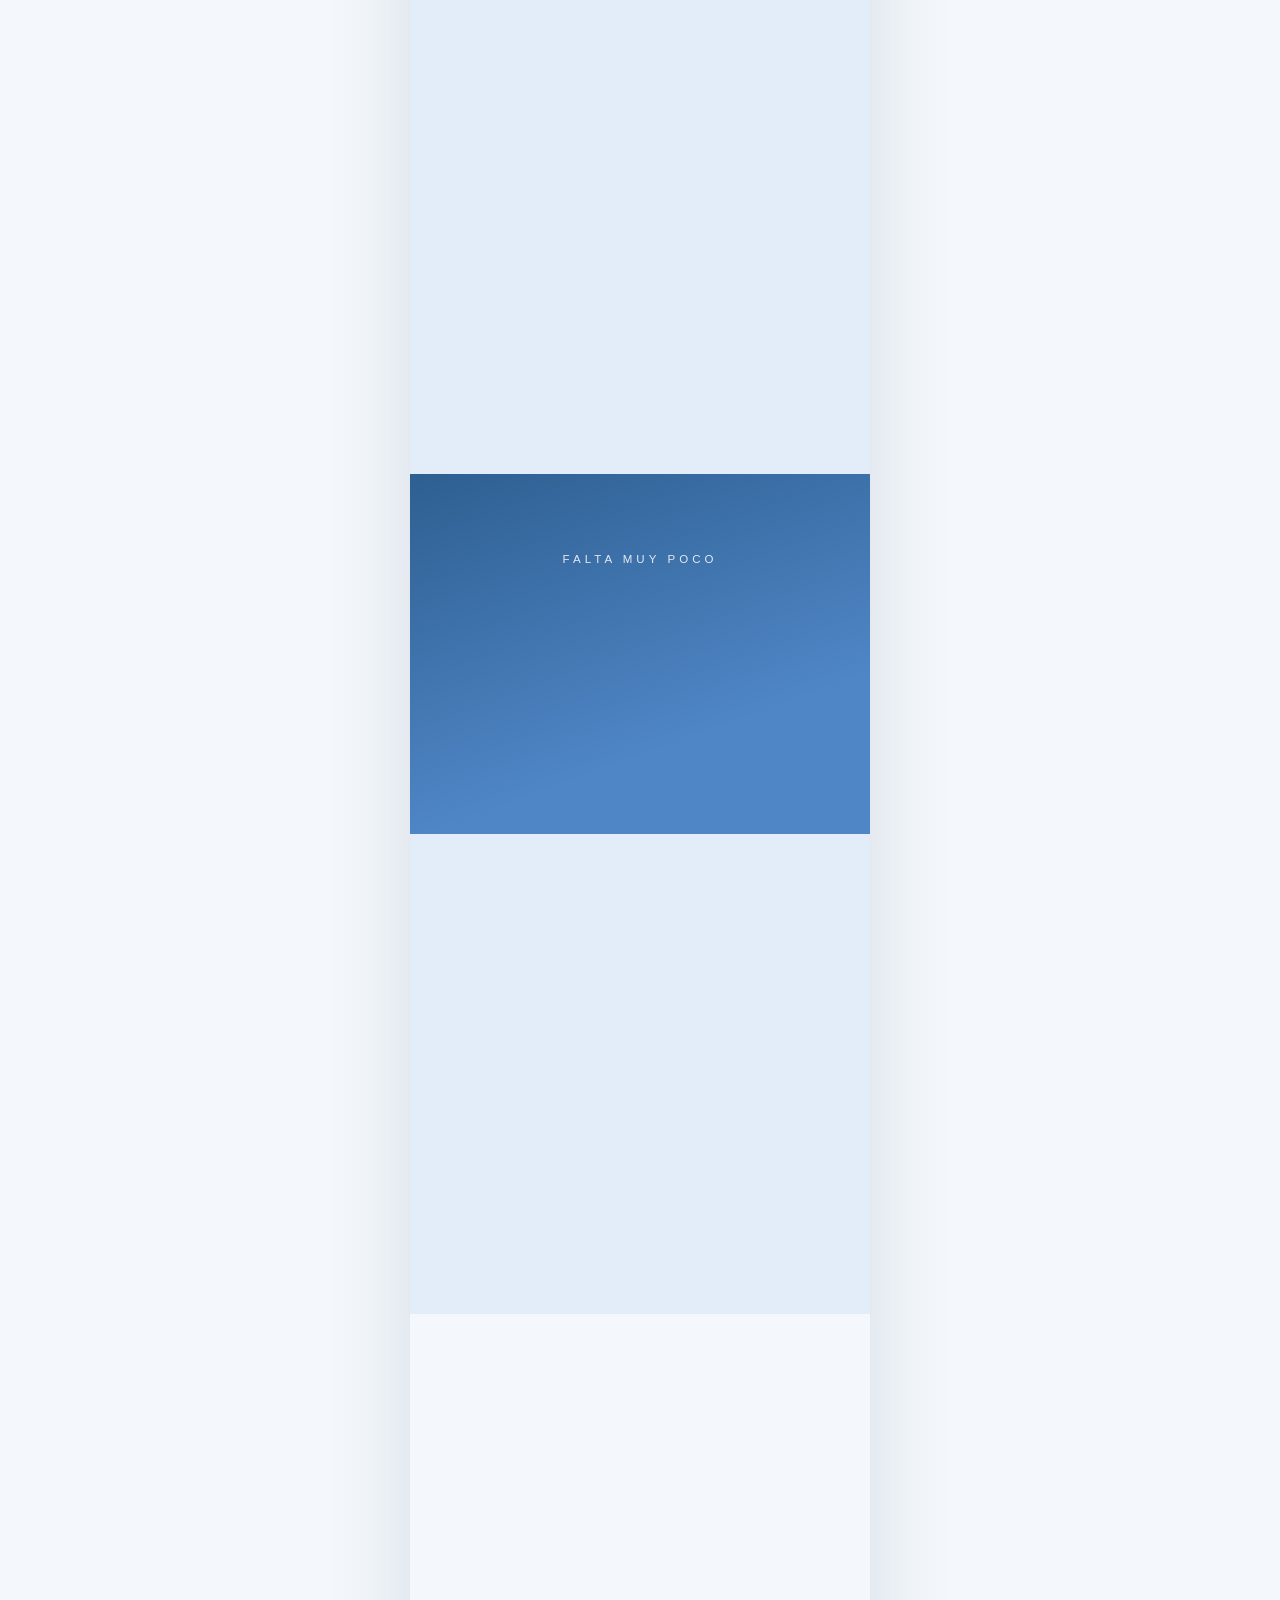
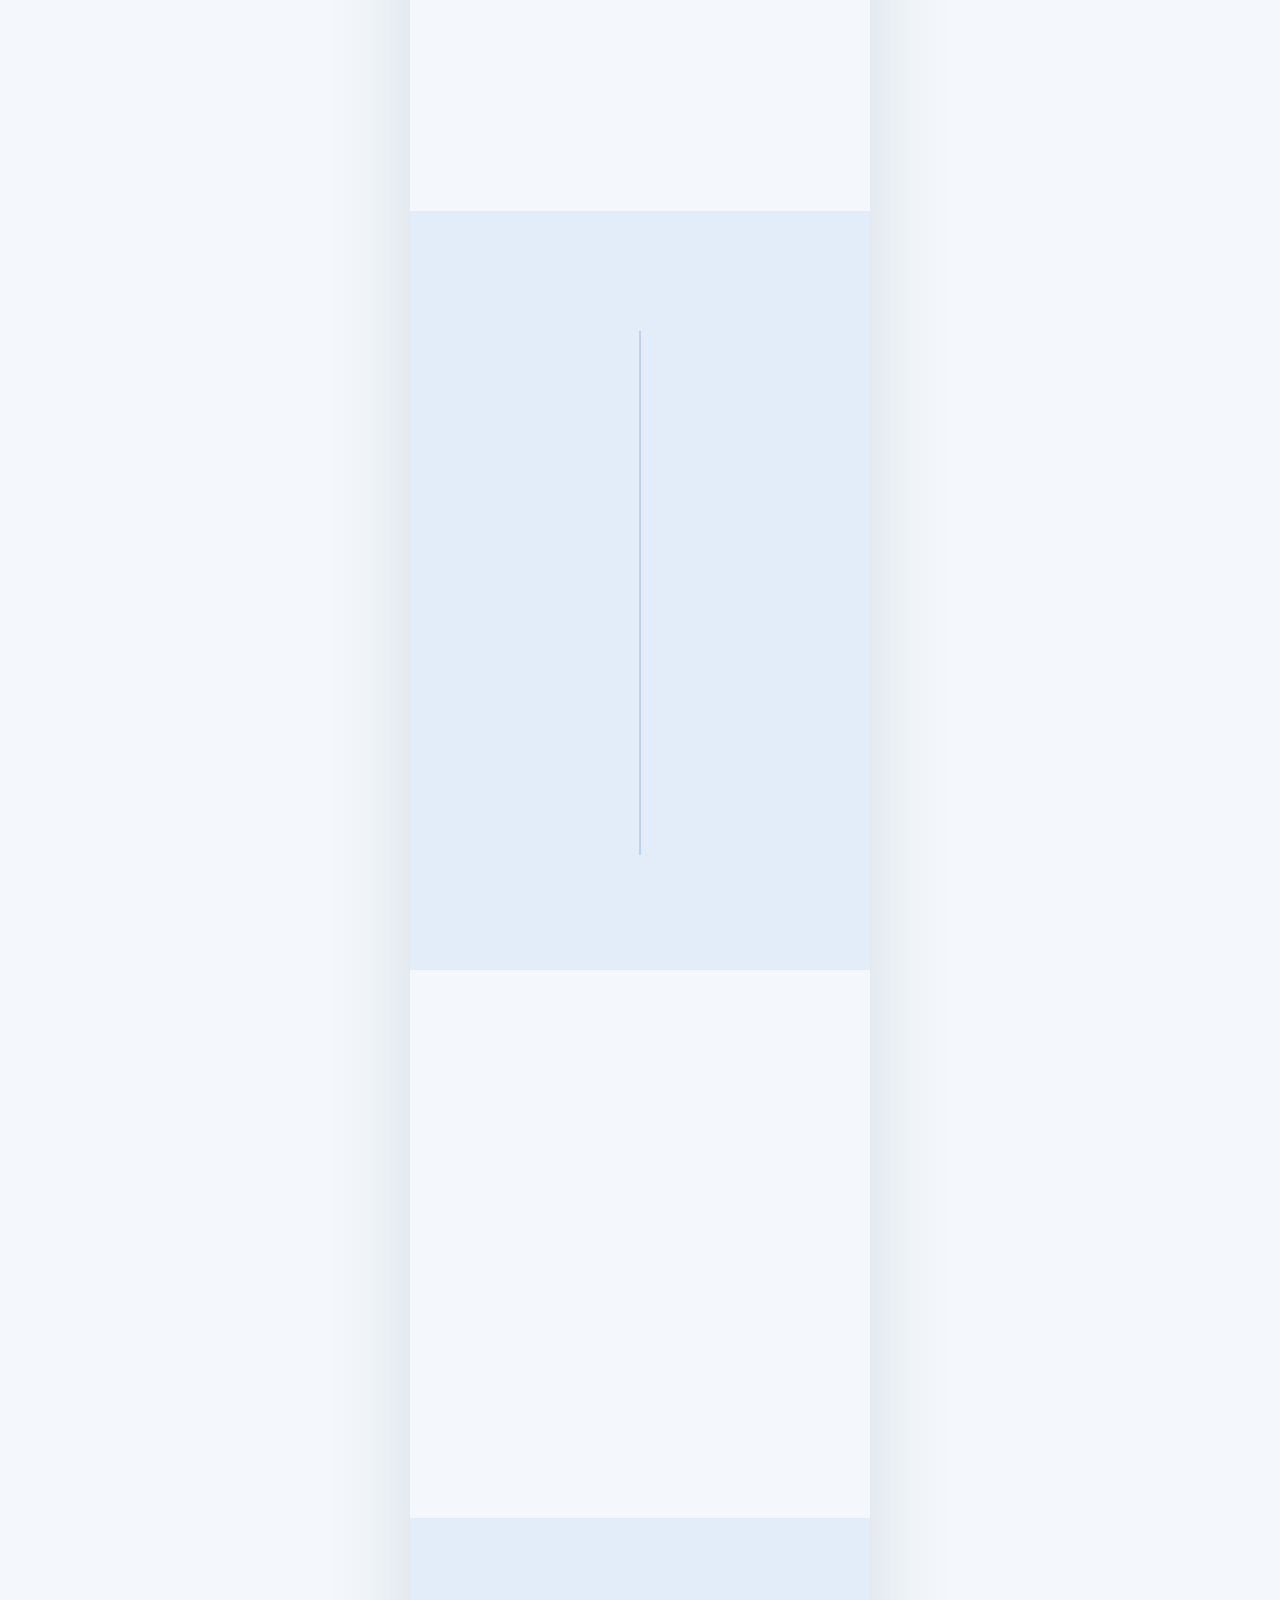
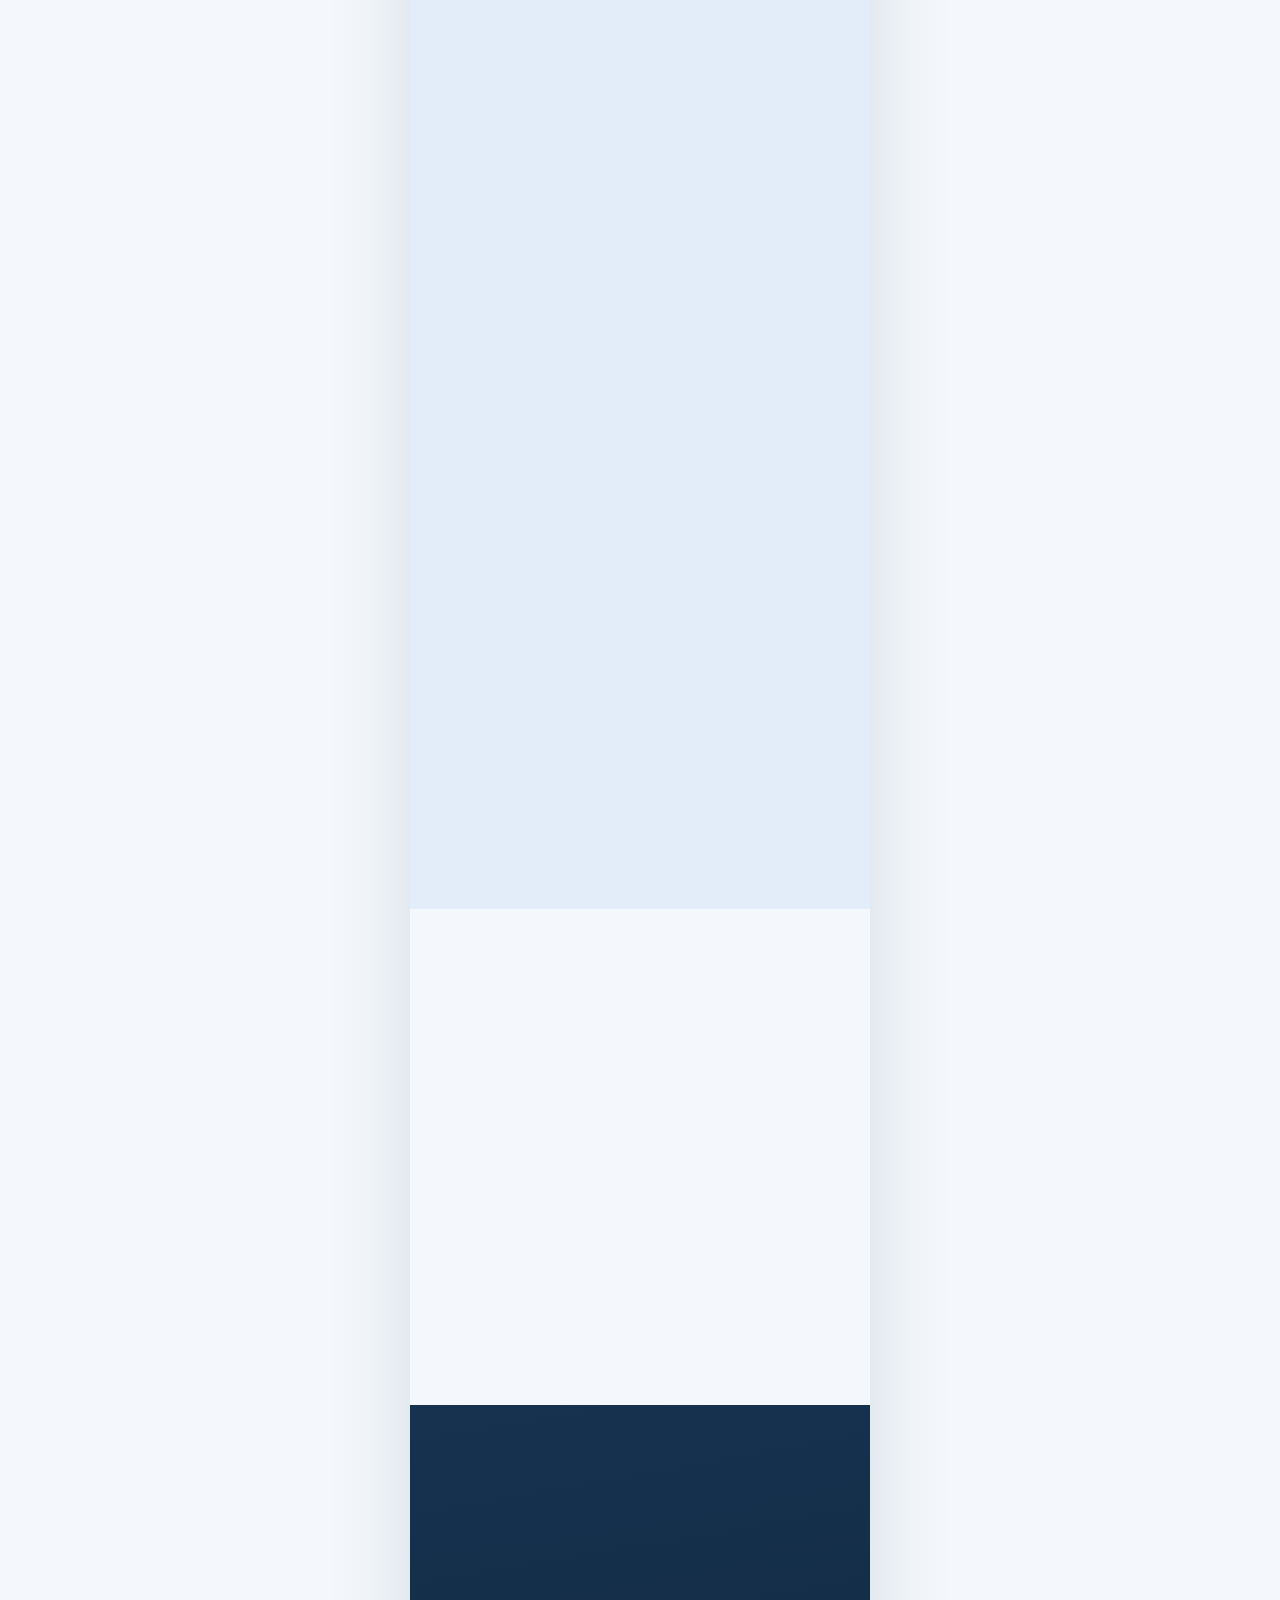
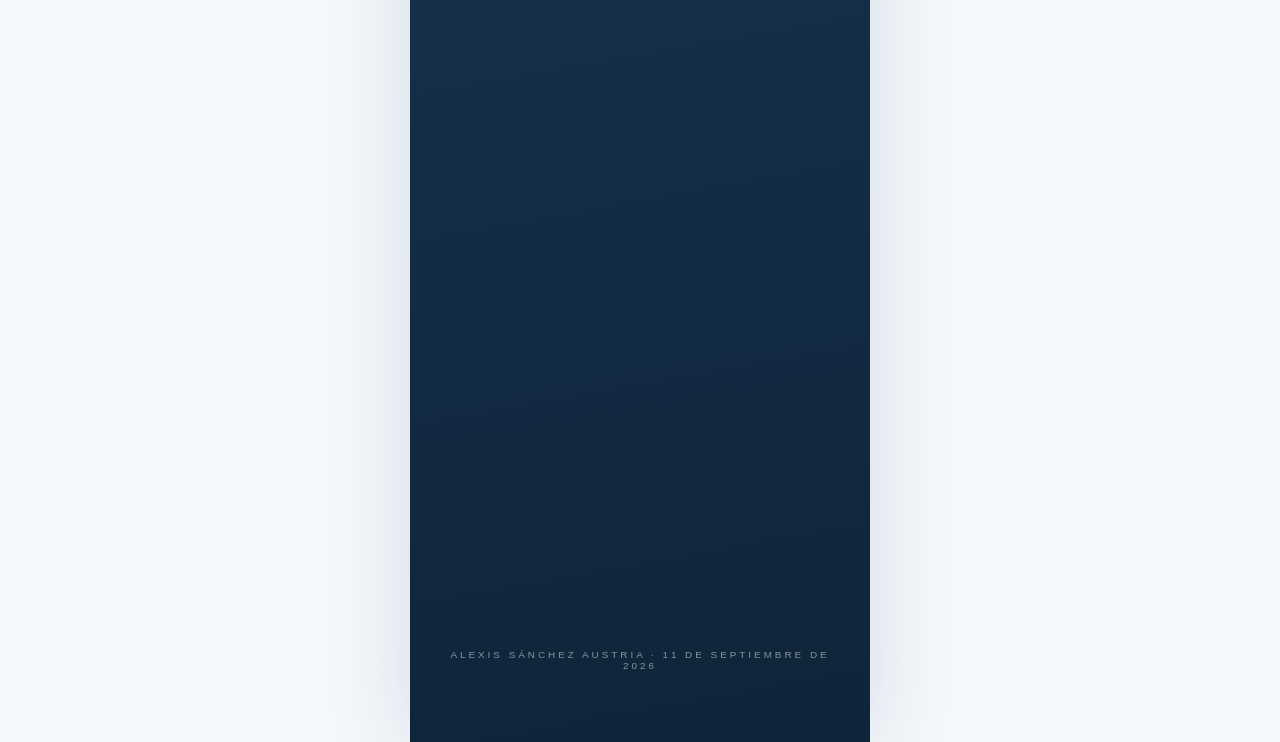
==== commit bc3499cc: "Add files via upload" ====
--- a/invitacionalexis/index.html
+++ b/invitacionalexis/index.html
@@ -26,9 +26,7 @@
 <meta name="twitter:description" content="Acompáñame a celebrar mis XV años. 11 de septiembre de 2026, San Felipe Orizatlán, Hidalgo">
 <meta name="twitter:image" content="https://oyesonrie.com/invitacionalexis/fotos/og-image.jpg?v=1">
 
-<link rel="preconnect" href="https://fonts.googleapis.com">
-<link rel="preconnect" href="https://fonts.gstatic.com" crossorigin>
-<link href="https://fonts.googleapis.com/css2?family=Parisienne&family=Cormorant+Garamond:ital,wght@0,400;0,500;0,600;1,400&family=Jost:wght@300;400;500;600&display=swap" rel="stylesheet">
+<link rel="stylesheet" href="fonts/fonts.css">
 <style>
   :root{
     --cream:#F4F8FC;
